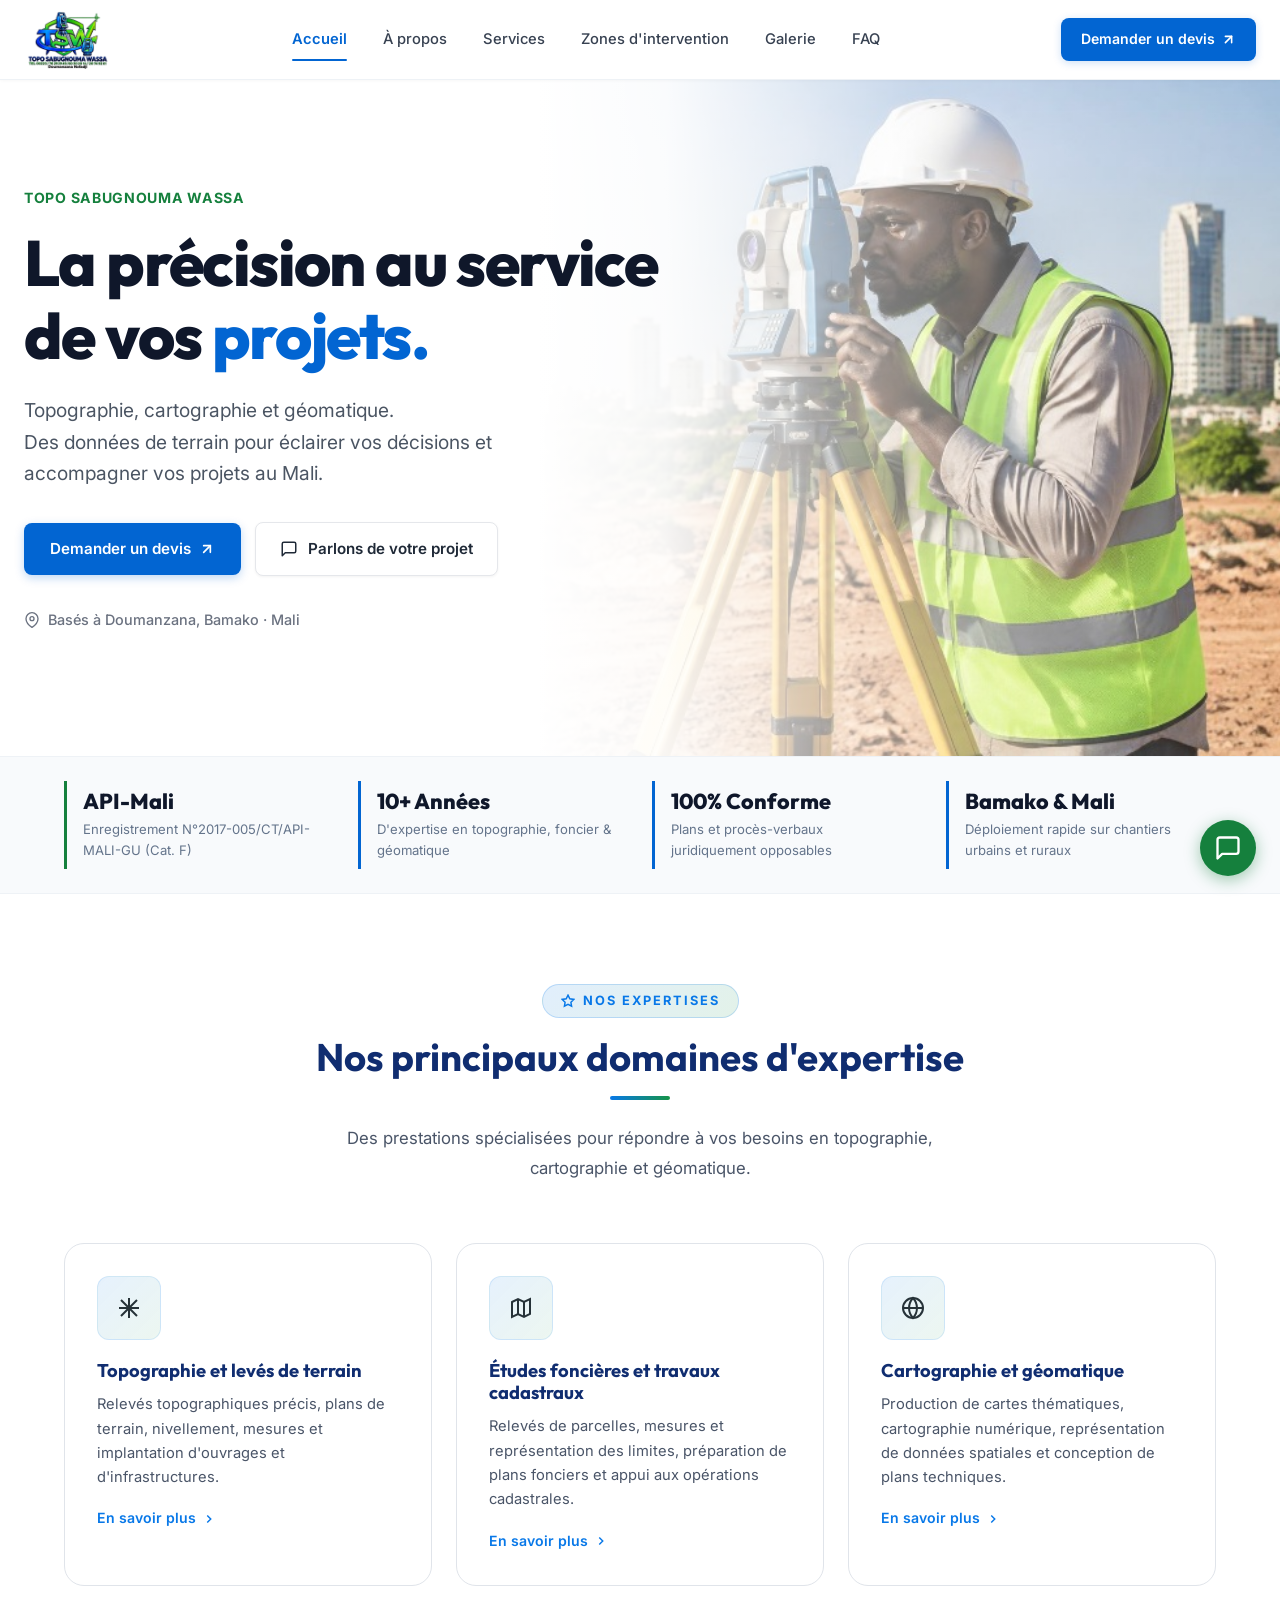
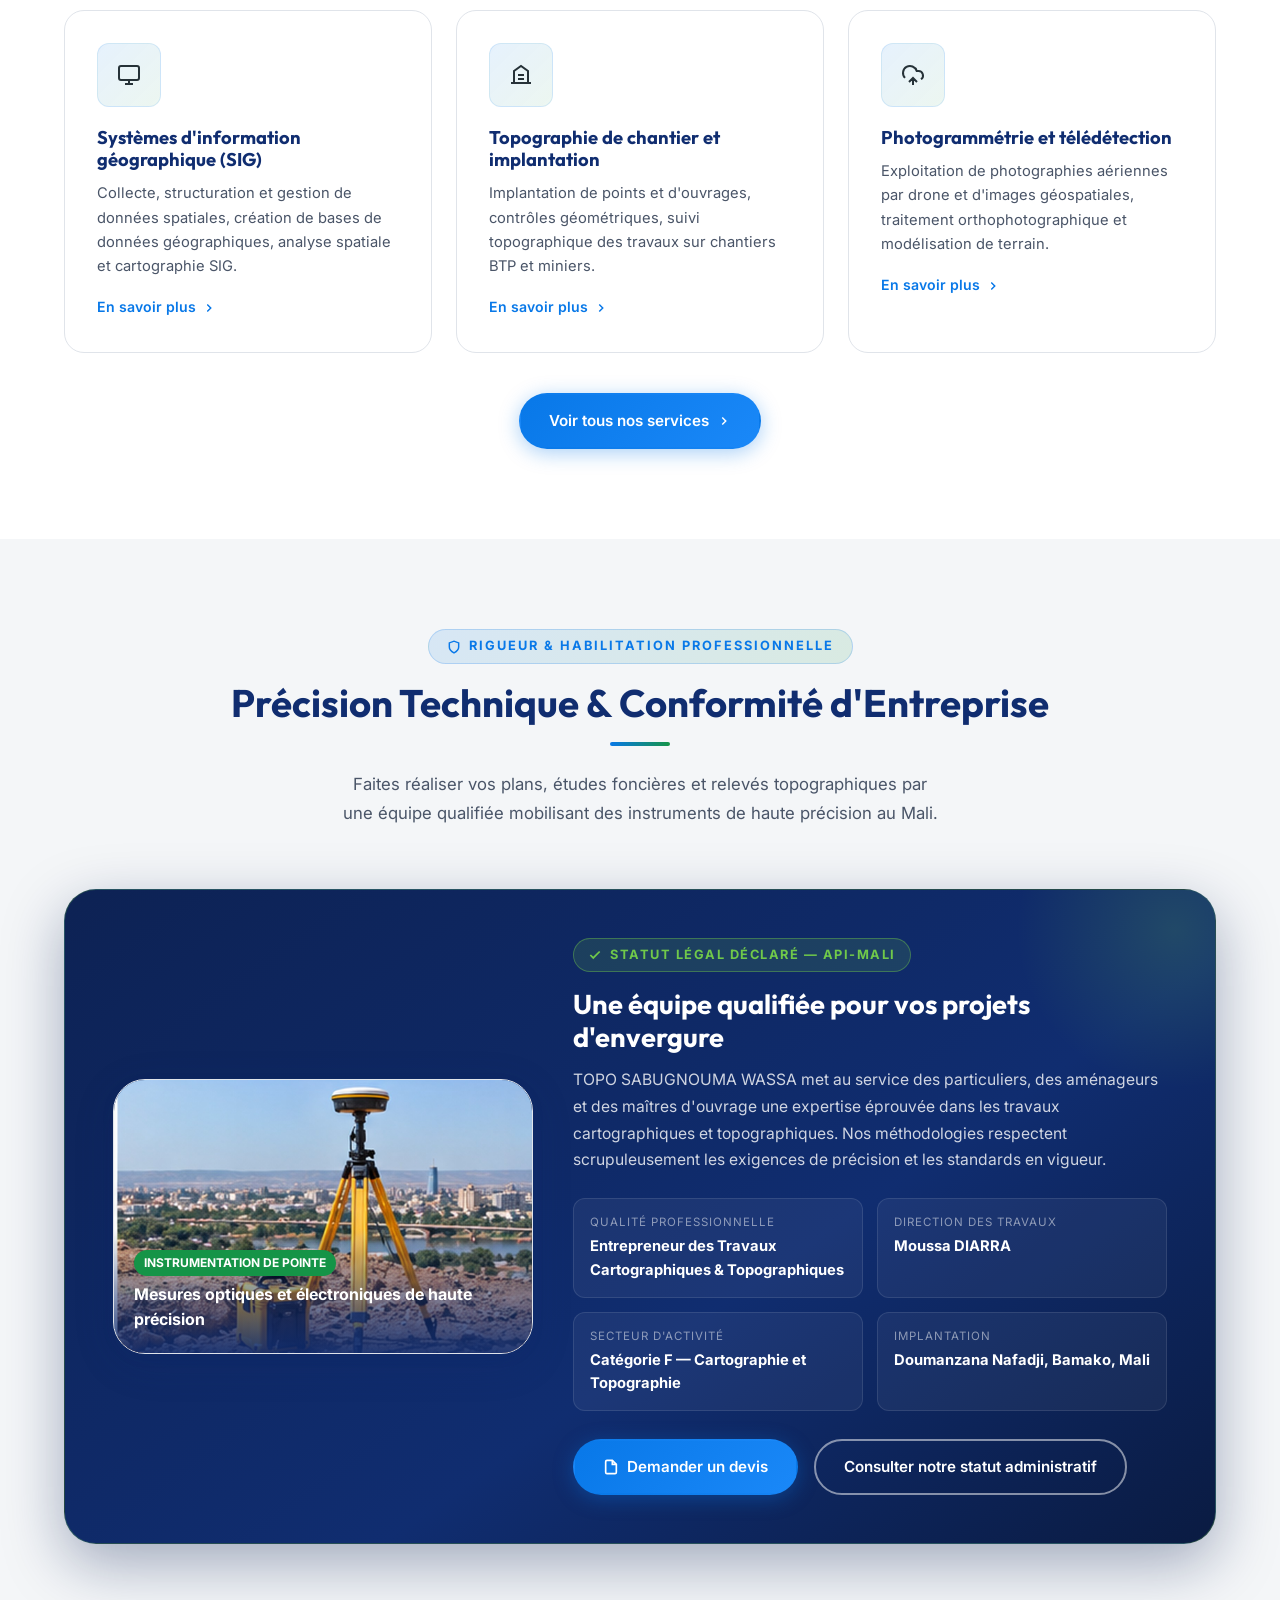
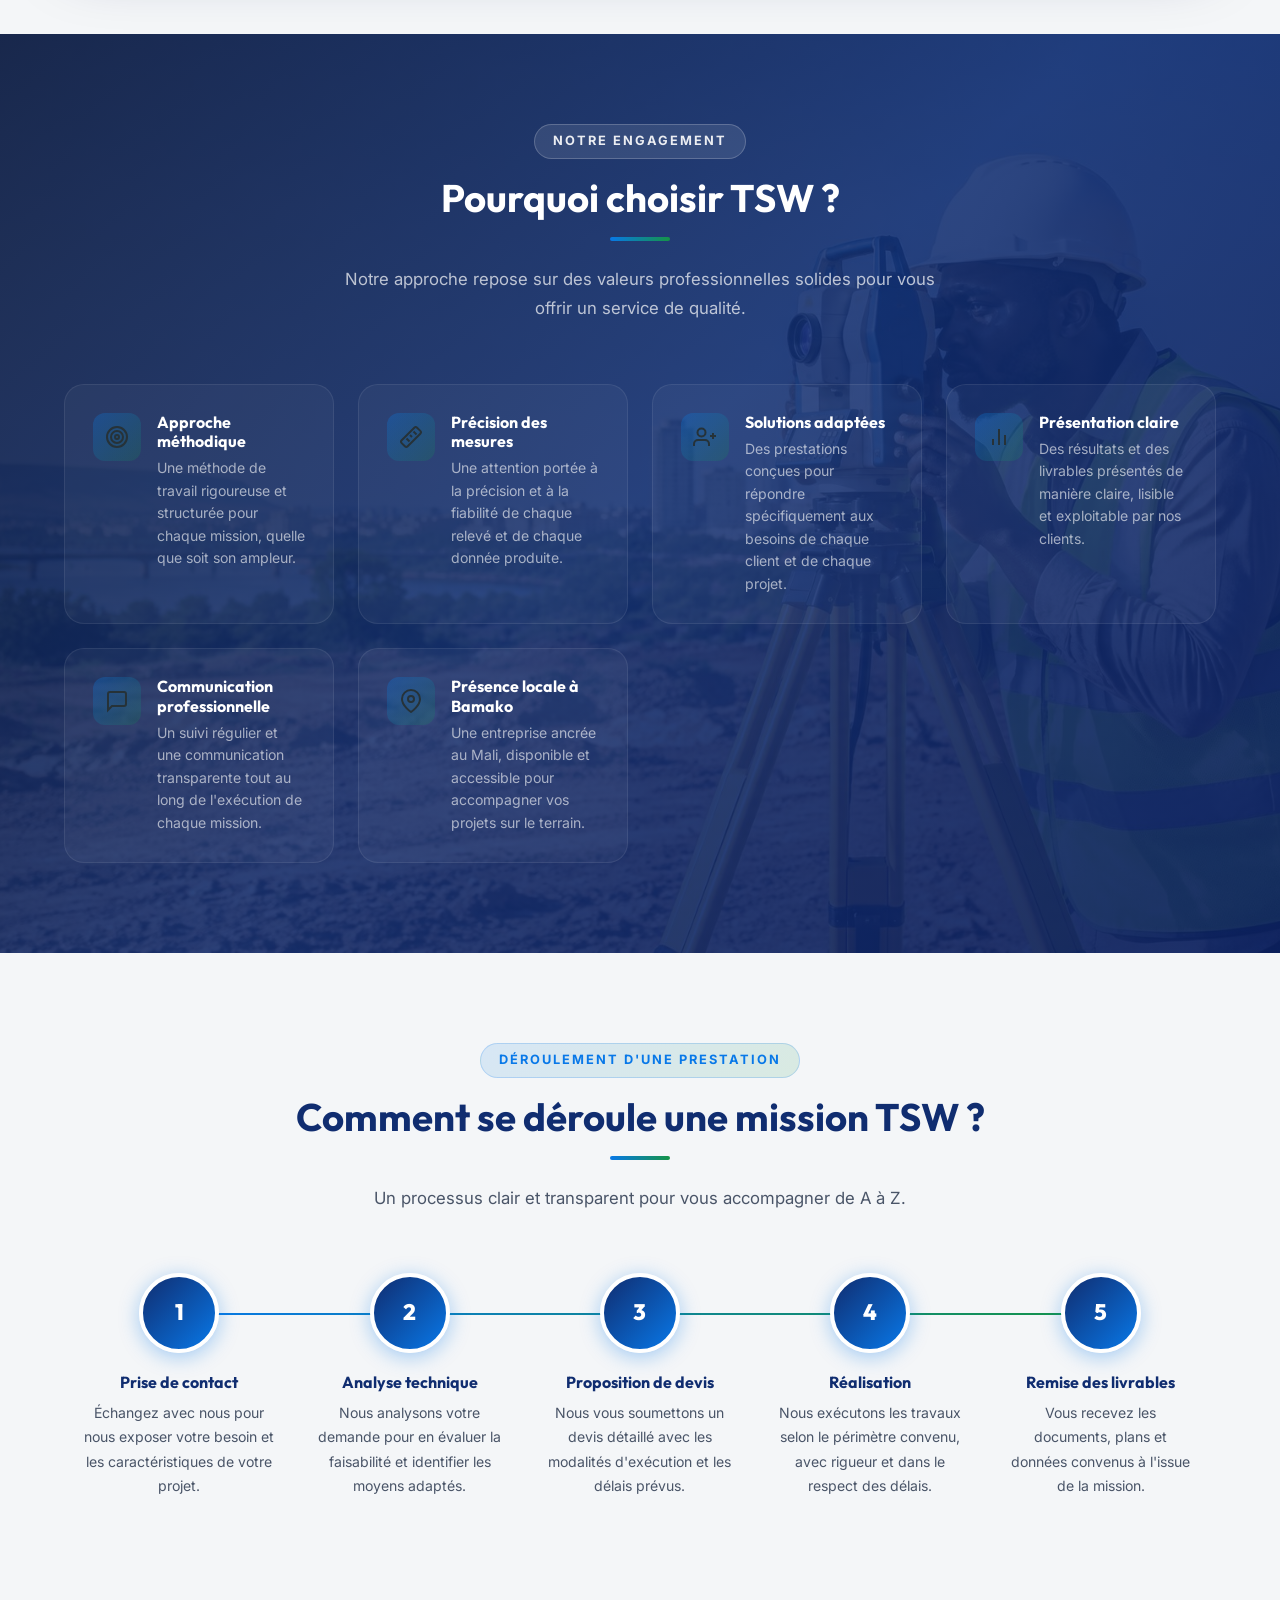
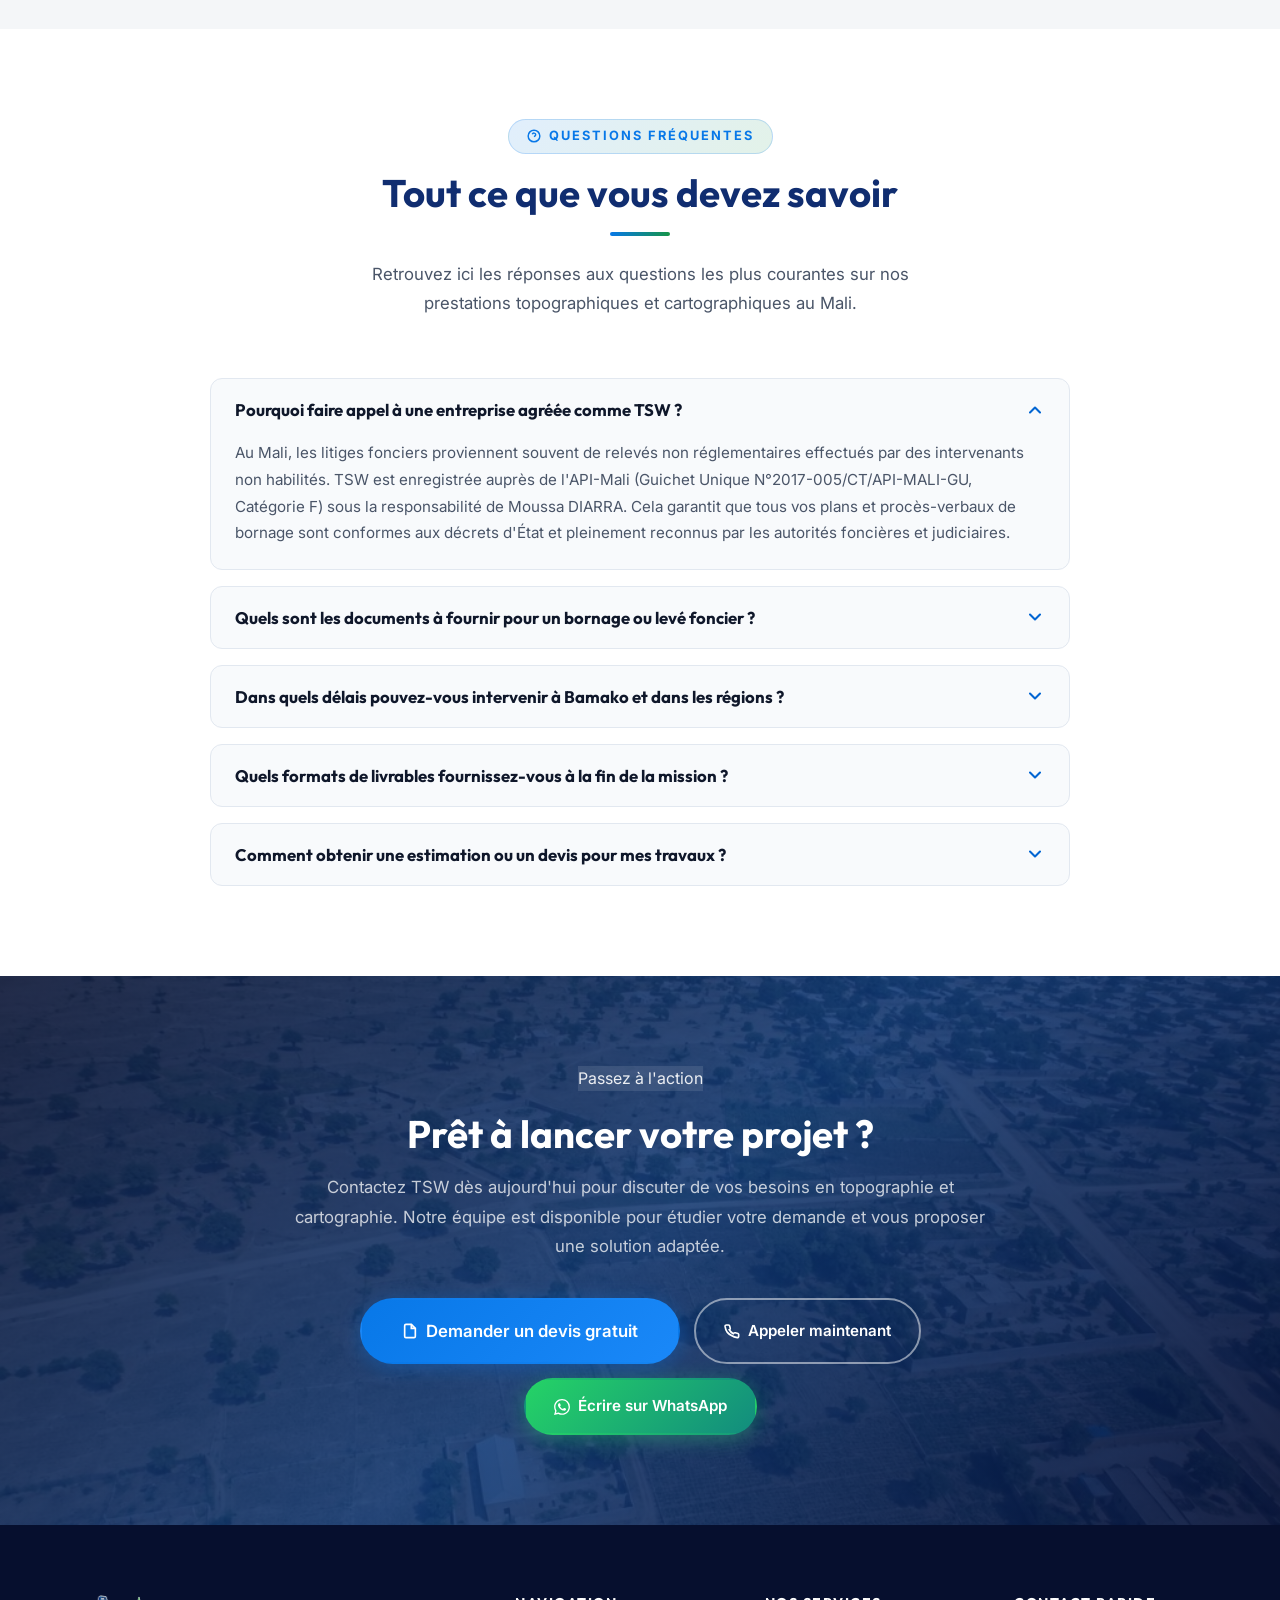
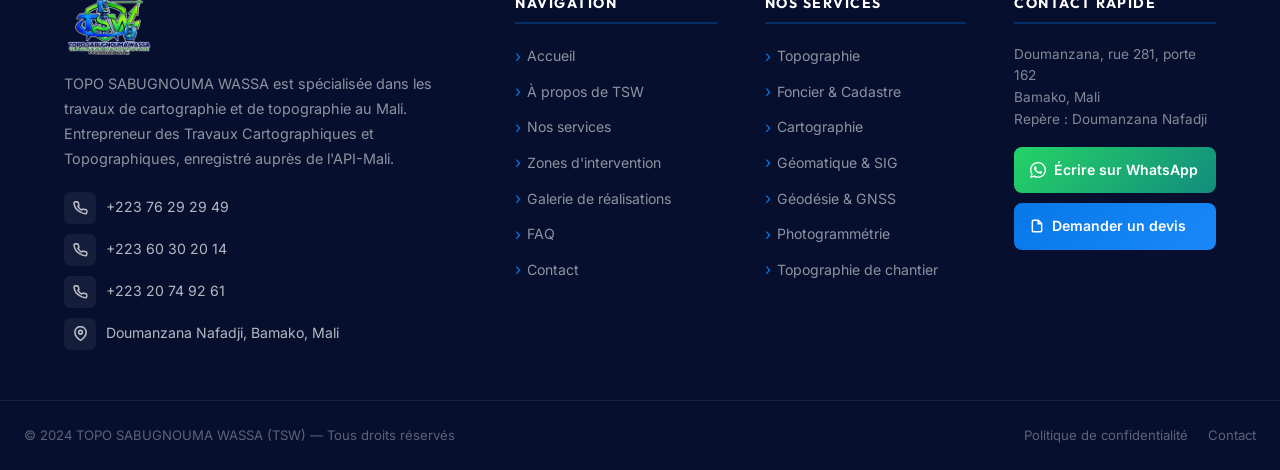
==== index.html @ a9335767 "feat: Site web officiel TOPO SABUGNOUMA WASSA (TSW) - Production ready" ====
<!DOCTYPE html>
<html lang="fr">
<head>
  <meta charset="UTF-8" />
  <meta name="viewport" content="width=device-width, initial-scale=1.0" />

  <!-- SEO -->
  <title>TOPO SABUGNOUMA WASSA (TSW) — Entreprise de Topographie et Cartographie au Mali</title>
  <meta name="description" content="TSW est votre partenaire agréé en topographie, cartographie et géomatique à Bamako, Mali. La précision au service de vos projets : levés topographiques, études foncières, SIG et cartographie." />
  <meta name="keywords" content="topographie Mali, topographe Bamako, cartographie Mali, géomatique SIG Bamako, levés topographiques Mali, études foncières Bamako, implantation chantier Mali, TSW, Moussa Diarra" />
  <meta name="author" content="TOPO SABUGNOUMA WASSA" />
  <link rel="canonical" href="https://www.tsw-topo.com/" />

  <!-- Open Graph -->
  <meta property="og:type" content="website" />
  <meta property="og:title" content="TOPO SABUGNOUMA WASSA (TSW) — Topographie & Cartographie au Mali" />
  <meta property="og:description" content="Entreprise agréée par l'API-Mali, spécialisée dans les travaux de topographie, cartographie, géomatique et SIG à Bamako, Mali." />
  <meta property="og:url" content="https://www.tsw-topo.com/" />
  <meta property="og:image" content="images/topographe-terrain-bamako.jpg" />
  <meta property="og:locale" content="fr_ML" />

  <!-- Twitter Card -->
  <meta name="twitter:card" content="summary_large_image" />
  <meta name="twitter:title" content="TSW — Topographie & Cartographie au Mali" />
  <meta name="twitter:description" content="Levés topographiques certifiés, cartographie, SIG, études foncières à Bamako, Mali." />
  <meta name="twitter:image" content="images/topographe-terrain-bamako.jpg" />

  <!-- Structured Data -->
  <script type="application/ld+json">
  {
    "@context": "https://schema.org",
    "@type": "LocalBusiness",
    "name": "TOPO SABUGNOUMA WASSA",
    "alternateName": "TSW",
    "description": "Entreprise spécialisée et agréée dans les travaux de cartographie et de topographie au Mali.",
    "url": "https://www.tsw-topo.com",
    "telephone": ["+22376292949", "+22360302014", "+22320749261"],
    "address": {
      "@type": "PostalAddress",
      "streetAddress": "Doumanzana, rue 281, porte 162",
      "addressLocality": "Bamako",
      "addressCountry": "ML"
    },
    "geo": {
      "@type": "GeoCoordinates",
      "addressCountry": "Mali"
    },
    "areaServed": "Mali",
    "serviceType": "Travaux Cartographiques et Topographiques"
  }
  </script>

  <!-- Fonts -->
  <link rel="preconnect" href="https://fonts.googleapis.com" />
  <link rel="preconnect" href="https://fonts.gstatic.com" crossorigin />
  <link href="https://fonts.googleapis.com/css2?family=Inter:wght@300;400;500;600;700;800;900&family=Outfit:wght@300;400;500;600;700;800&display=swap" rel="stylesheet" />

  <!-- Favicons -->
  <link rel="icon" type="image/x-icon" href="favicon.ico" />
  <link rel="icon" type="image/svg+xml" href="images/favicon.svg" />
  <link rel="icon" type="image/png" sizes="32x32" href="images/favicon.png" />
  <link rel="apple-touch-icon" sizes="180x180" href="images/apple-touch-icon.png" />

  <!-- CSS -->
  <link rel="stylesheet" href="css/style.css" />
</head>
<body>

<!-- ══════════════════════════════════════════════════════════
     HEADER (STYLE MODERNE & ÉPURÉ)
══════════════════════════════════════════════════════════ -->
<header class="site-header" id="siteHeader" role="banner">
  <div class="header-inner">
    <!-- Logo Officiel TSW -->
    <a href="index.html" class="logo-wrap" aria-label="TOPO SABUGNOUMA WASSA — Accueil">
      <img src="images/logo-tsw.png" alt="Logo TOPO SABUGNOUMA WASSA (TSW)" class="logo-img" width="180" height="54" />
    </a>

    <!-- Navigation principale -->
    <nav class="main-nav" role="navigation" aria-label="Navigation principale">
      <a href="index.html" class="active">Accueil</a>
      <a href="a-propos.html">À propos</a>
      <a href="services.html">Services</a>
      <a href="domaines.html">Zones d'intervention</a>
      <a href="realisations.html">Galerie</a>
      <a href="#faq">FAQ</a>
    </nav>

    <!-- CTA Header -->
    <div class="header-cta">
      <a href="contact.html" class="btn-nav-devis" id="headerDevisBtn">
        Demander un devis
        <svg width="15" height="15" viewBox="0 0 24 24" fill="none" stroke="currentColor" stroke-width="2.5" stroke-linecap="round" stroke-linejoin="round" aria-hidden="true">
          <line x1="7" y1="17" x2="17" y2="7"></line>
          <polyline points="7 7 17 7 17 17"></polyline>
        </svg>
      </a>
    </div>

    <!-- Mobile menu toggle -->
    <button class="menu-toggle" id="menuToggle" aria-label="Ouvrir le menu" aria-expanded="false" aria-controls="mobileMenu">
      <span></span><span></span><span></span>
    </button>
  </div>
</header>

<!-- Mobile Menu -->
<nav class="mobile-menu" id="mobileMenu" aria-label="Menu mobile">
  <a href="index.html" class="active">Accueil</a>
  <a href="a-propos.html">À propos de TSW</a>
  <a href="services.html">Nos services</a>
  <a href="domaines.html">Zones d'intervention</a>
  <a href="realisations.html">Galerie de projets</a>
  <a href="#faq">FAQ</a>
  <a href="contact.html">Contact & Devis</a>
  <div class="mobile-cta">
    <a href="tel:+22376292949" class="cta-call">
      <svg width="15" height="15" viewBox="0 0 24 24" fill="none" stroke="currentColor" stroke-width="2.5"><path d="M22 16.92v3a2 2 0 0 1-2.18 2 19.79 19.79 0 0 1-8.63-3.07A19.5 19.5 0 0 1 4.69 13.7 19.79 19.79 0 0 1 1.61 5.12 2 2 0 0 1 3.6 3h3a2 2 0 0 1 2 1.72 12.84 12.84 0 0 0 .7 2.81 2 2 0 0 1-.45 2.11L7.91 10.1a16 16 0 0 0 6 6l.91-.91a2 2 0 0 1 2.11-.45 12.84 12.84 0 0 0 2.81.7A2 2 0 0 1 22 17.92z"/></svg>
      Appeler
    </a>
    <a href="https://wa.me/22376292949" class="cta-wa" target="_blank" rel="noopener">
      <svg width="15" height="15" viewBox="0 0 24 24" fill="currentColor"><path d="M17.472 14.382c-.297-.149-1.758-.867-2.03-.967-.273-.099-.471-.148-.67.15-.197.297-.767.966-.94 1.164-.173.199-.347.223-.644.075-.297-.15-1.255-.463-2.39-1.475-.883-.788-1.48-1.761-1.653-2.059-.173-.297-.018-.458.13-.606.134-.133.298-.347.446-.52.149-.174.198-.298.298-.497.099-.198.05-.371-.025-.52-.075-.149-.669-1.612-.916-2.207-.242-.579-.487-.5-.669-.51-.173-.008-.371-.01-.57-.01-.198 0-.52.074-.792.372-.272.297-1.04 1.016-1.04 2.479 0 1.462 1.065 2.875 1.213 3.074.149.198 2.096 3.2 5.077 4.487.709.306 1.262.489 1.694.625.712.227 1.36.195 1.871.118.571-.085 1.758-.719 2.006-1.413.248-.694.248-1.289.173-1.413-.074-.124-.272-.198-.57-.347m-5.421 7.403h-.004a9.87 9.87 0 01-5.031-1.378l-.361-.214-3.741.982.998-3.648-.235-.374a9.86 9.86 0 01-1.51-5.26c.001-5.45 4.436-9.884 9.888-9.884 2.64 0 5.122 1.03 6.988 2.898a9.825 9.825 0 012.893 6.994c-.003 5.45-4.437 9.884-9.885 9.884m8.413-18.297A11.815 11.815 0 0012.05 0C5.495 0 .16 5.335.157 11.892c0 2.096.547 4.142 1.588 5.945L.057 24l6.305-1.654a11.882 11.882 0 005.683 1.448h.005c6.554 0 11.89-5.335 11.893-11.893a11.821 11.821 0 00-3.48-8.413z"/></svg>
      WhatsApp
    </a>
  </div>
</nav>

<!-- ══════════════════════════════════════════════════════════
     HERO SECTION (BANNIÈRE MODERNE & PANORAMIQUE)
══════════════════════════════════════════════════════════ -->
<main id="main-content">
<section class="hero" aria-label="Section principale">
  <div class="hero-inner">
    <div class="hero-content">
      <!-- Tag Kicker Vert -->
      <span class="hero-badge-green">TOPO SABUGNOUMA WASSA</span>

      <!-- Titre H1 -->
      <h1 class="hero-title">
        La précision au service<br/>
        de vos <span class="highlight-blue">projets.</span>
      </h1>

      <!-- Sous-titre descriptif -->
      <p class="hero-subtitle">
        Topographie, cartographie et géomatique.<br/>
        Des données de terrain pour éclairer vos décisions et accompagner vos projets au Mali.
      </p>

      <!-- Boutons d'action -->
      <div class="hero-actions">
        <a href="contact.html" class="btn-hero-primary" id="heroDevisBtn">
          Demander un devis
          <svg width="16" height="16" viewBox="0 0 24 24" fill="none" stroke="currentColor" stroke-width="2.5" stroke-linecap="round" stroke-linejoin="round" aria-hidden="true">
            <line x1="7" y1="17" x2="17" y2="7"></line>
            <polyline points="7 7 17 7 17 17"></polyline>
          </svg>
        </a>

        <a href="https://wa.me/22376292949" class="btn-hero-secondary" target="_blank" rel="noopener" id="heroWhatsappBtn">
          <svg width="18" height="18" viewBox="0 0 24 24" fill="none" stroke="currentColor" stroke-width="2" stroke-linecap="round" stroke-linejoin="round" aria-hidden="true">
            <path d="M21 15a2 2 0 0 1-2 2H7l-4 4V5a2 2 0 0 1 2-2h14a2 2 0 0 1 2 2z"></path>
          </svg>
          Parlons de votre projet
        </a>
      </div>

      <!-- Localisation discrète -->
      <div class="hero-location-line">
        <svg width="16" height="16" viewBox="0 0 24 24" fill="none" stroke="currentColor" stroke-width="2" stroke-linecap="round" stroke-linejoin="round" aria-hidden="true">
          <path d="M21 10c0 7-9 13-9 13s-9-6-9-13a9 9 0 0 1 18 0z"></path>
          <circle cx="12" cy="10" r="3"></circle>
        </svg>
        <span>Basés à Doumanzana, Bamako · Mali</span>
      </div>
    </div>
  </div>
</section>

<!-- ══════════════════════════════════════════════════════════
     POINTS FORTS & REASSURANCE IMMEDIATE
══════════════════════════════════════════════════════════ -->
<section class="hero-stats-strip" aria-label="Points forts et accréditations">
  <div class="container stats-strip-grid">
    <div class="stats-strip-item">
      <div class="stats-strip-num">API-Mali</div>
      <div class="stats-strip-lbl">Enregistrement N°2017-005/CT/API-MALI-GU (Cat. F)</div>
    </div>
    <div class="stats-strip-item">
      <div class="stats-strip-num">10+ Années</div>
      <div class="stats-strip-lbl">D'expertise en topographie, foncier & géomatique</div>
    </div>
    <div class="stats-strip-item">
      <div class="stats-strip-num">100% Conforme</div>
      <div class="stats-strip-lbl">Plans et procès-verbaux juridiquement opposables</div>
    </div>
    <div class="stats-strip-item">
      <div class="stats-strip-num">Bamako & Mali</div>
      <div class="stats-strip-lbl">Déploiement rapide sur chantiers urbains et ruraux</div>
    </div>
  </div>
</section>

<!-- ══════════════════════════════════════════════════════════
     SECTION — EXPERTISES
══════════════════════════════════════════════════════════ -->
<section class="section" id="expertises" aria-labelledby="expertises-title">
  <div class="container">
    <div class="section-header fade-up">
      <div class="tag">
        <svg width="14" height="14" viewBox="0 0 24 24" fill="none" stroke="currentColor" stroke-width="2.5"><polygon points="12 2 15.09 8.26 22 9.27 17 14.14 18.18 21.02 12 17.77 5.82 21.02 7 14.14 2 9.27 8.91 8.26 12 2"/></svg>
        Nos expertises
      </div>
      <h2 id="expertises-title">Nos principaux domaines d'expertise</h2>
      <div class="divider"></div>
      <p>Des prestations spécialisées pour répondre à vos besoins en topographie, cartographie et géomatique.</p>
    </div>

    <div class="services-grid">
      <article class="service-card fade-up d-1">
        <div class="card-icon-wrap" aria-hidden="true">
          <svg width="24" height="24" viewBox="0 0 24 24" fill="none" stroke="currentColor" stroke-width="2"><path d="M12 2v20M2 12h20M4 4l16 16M4 20L20 4"/></svg>
        </div>
        <h3>Topographie et levés de terrain</h3>
        <p>Relevés topographiques précis, plans de terrain, nivellement, mesures et implantation d'ouvrages et d'infrastructures.</p>
        <a href="services.html#topographie" class="card-link">
          En savoir plus
          <svg width="14" height="14" viewBox="0 0 24 24" fill="none" stroke="currentColor" stroke-width="2.5"><polyline points="9 18 15 12 9 6"/></svg>
        </a>
      </article>

      <article class="service-card fade-up d-2">
        <div class="card-icon-wrap" aria-hidden="true">
          <svg width="24" height="24" viewBox="0 0 24 24" fill="none" stroke="currentColor" stroke-width="2"><polygon points="3 6 9 3 15 6 21 3 21 18 15 21 9 18 3 21"/><line x1="9" y1="3" x2="9" y2="18"/><line x1="15" y1="6" x2="15" y2="21"/></svg>
        </div>
        <h3>Études foncières et travaux cadastraux</h3>
        <p>Relevés de parcelles, mesures et représentation des limites, préparation de plans fonciers et appui aux opérations cadastrales.</p>
        <a href="services.html#foncier" class="card-link">
          En savoir plus
          <svg width="14" height="14" viewBox="0 0 24 24" fill="none" stroke="currentColor" stroke-width="2.5"><polyline points="9 18 15 12 9 6"/></svg>
        </a>
      </article>

      <article class="service-card fade-up d-3">
        <div class="card-icon-wrap" aria-hidden="true">
          <svg width="24" height="24" viewBox="0 0 24 24" fill="none" stroke="currentColor" stroke-width="2"><circle cx="12" cy="12" r="10"/><path d="M2 12h20M12 2a15.3 15.3 0 0 1 4 10 15.3 15.3 0 0 1-4 10 15.3 15.3 0 0 1-4-10 15.3 15.3 0 0 1 4-10z"/></svg>
        </div>
        <h3>Cartographie et géomatique</h3>
        <p>Production de cartes thématiques, cartographie numérique, représentation de données spatiales et conception de plans techniques.</p>
        <a href="services.html#cartographie" class="card-link">
          En savoir plus
          <svg width="14" height="14" viewBox="0 0 24 24" fill="none" stroke="currentColor" stroke-width="2.5"><polyline points="9 18 15 12 9 6"/></svg>
        </a>
      </article>

      <article class="service-card fade-up d-4">
        <div class="card-icon-wrap" aria-hidden="true">
          <svg width="24" height="24" viewBox="0 0 24 24" fill="none" stroke="currentColor" stroke-width="2"><rect x="2" y="3" width="20" height="14" rx="2" ry="2"/><line x1="8" y1="21" x2="16" y2="21"/><line x1="12" y1="17" x2="12" y2="21"/></svg>
        </div>
        <h3>Systèmes d'information géographique (SIG)</h3>
        <p>Collecte, structuration et gestion de données spatiales, création de bases de données géographiques, analyse spatiale et cartographie SIG.</p>
        <a href="services.html#sig" class="card-link">
          En savoir plus
          <svg width="14" height="14" viewBox="0 0 24 24" fill="none" stroke="currentColor" stroke-width="2.5"><polyline points="9 18 15 12 9 6"/></svg>
        </a>
      </article>

      <article class="service-card fade-up d-5">
        <div class="card-icon-wrap" aria-hidden="true">
          <svg width="24" height="24" viewBox="0 0 24 24" fill="none" stroke="currentColor" stroke-width="2"><path d="M2 20h20M5 20V8l7-5 7 5v12M9 12h6M9 16h6"/></svg>
        </div>
        <h3>Topographie de chantier et implantation</h3>
        <p>Implantation de points et d'ouvrages, contrôles géométriques, suivi topographique des travaux sur chantiers BTP et miniers.</p>
        <a href="services.html#chantier" class="card-link">
          En savoir plus
          <svg width="14" height="14" viewBox="0 0 24 24" fill="none" stroke="currentColor" stroke-width="2.5"><polyline points="9 18 15 12 9 6"/></svg>
        </a>
      </article>

      <article class="service-card fade-up d-6">
        <div class="card-icon-wrap" aria-hidden="true">
          <svg width="24" height="24" viewBox="0 0 24 24" fill="none" stroke="currentColor" stroke-width="2"><path d="M4 14.899A7 7 0 1 1 15.71 8h1.79a4.5 4.5 0 0 1 2.5 8.242M8 19l4-4 4 4M12 15v7"/></svg>
        </div>
        <h3>Photogrammétrie et télédétection</h3>
        <p>Exploitation de photographies aériennes par drone et d'images géospatiales, traitement orthophotographique et modélisation de terrain.</p>
        <a href="services.html#photo" class="card-link">
          En savoir plus
          <svg width="14" height="14" viewBox="0 0 24 24" fill="none" stroke="currentColor" stroke-width="2.5"><polyline points="9 18 15 12 9 6"/></svg>
        </a>
      </article>
    </div>

    <div style="text-align:center; margin-top:40px;" class="fade-up">
      <a href="services.html" class="btn btn-primary">
        Voir tous nos services
        <svg width="14" height="14" viewBox="0 0 24 24" fill="none" stroke="currentColor" stroke-width="2.5"><polyline points="9 18 15 12 9 6"/></svg>
      </a>
    </div>
  </div>
</section>

<!-- ══════════════════════════════════════════════════════════
     SECTION — ENGAGEMENT & RIGUEUR TECHNIQUE
══════════════════════════════════════════════════════════ -->
<section class="section section--gray" id="engagement" aria-labelledby="engagement-title">
  <div class="container">
    <div class="section-header fade-up">
      <div class="tag">
        <svg width="14" height="14" viewBox="0 0 24 24" fill="none" stroke="currentColor" stroke-width="2.5"><path d="M12 22s8-4 8-10V5l-8-3-8 3v7c0 6 8 10 8 10z"/></svg>
        Rigueur & Habilitation Professionnelle
      </div>
      <h2 id="engagement-title">Précision Technique & Conformité d'Entreprise</h2>
      <div class="divider"></div>
      <p>Faites réaliser vos plans, études foncières et relevés topographiques par une équipe qualifiée mobilisant des instruments de haute précision au Mali.</p>
    </div>

    <div class="agrement-showcase fade-up">
      <div class="agrement-grid">
        <!-- Visual: Professional Instrument Photo (01 / 12) -->
        <div style="border-radius: var(--radius-xl); overflow: hidden; box-shadow: var(--shadow-lg); border: 1px solid var(--gray-mid); position: relative; max-height: 440px;">
          <img src="images/12_station_totale_geodesie.jpg" alt="Instruments topographiques de précision — Station totale et mesure géodésique TSW" style="width: 100%; height: 100%; object-fit: cover; display: block;" loading="lazy" />
          <div style="position: absolute; bottom: 0; inset-inline: 0; background: linear-gradient(180deg, transparent 0%, rgba(16,45,112,0.92) 100%); padding: 20px; color: white;">
            <span style="display: inline-block; background: var(--green-pro); color: white; font-size: 0.75rem; font-weight: 700; padding: 3px 10px; border-radius: 999px; text-transform: uppercase; margin-bottom: 6px;">Instrumentation de pointe</span>
            <div style="font-size: 1rem; font-weight: 700;">Mesures optiques et électroniques de haute précision</div>
          </div>
        </div>

        <!-- Details -->
        <div class="agrement-info">
          <div class="agrement-badge-verified">
            <svg width="14" height="14" viewBox="0 0 24 24" fill="none" stroke="currentColor" stroke-width="3"><polyline points="20 6 9 17 4 12"/></svg>
            Statut Légal Déclaré — API-MALI
          </div>
          <h3>Une équipe qualifiée pour vos projets d'envergure</h3>
          <p>TOPO SABUGNOUMA WASSA met au service des particuliers, des aménageurs et des maîtres d'ouvrage une expertise éprouvée dans les travaux cartographiques et topographiques. Nos méthodologies respectent scrupuleusement les exigences de précision et les standards en vigueur.</p>

          <div class="agrement-legal-list">
            <div class="agrement-legal-item">
              <div class="agrement-legal-label">Qualité professionnelle</div>
              <div class="agrement-legal-val">Entrepreneur des Travaux Cartographiques & Topographiques</div>
            </div>
            <div class="agrement-legal-item">
              <div class="agrement-legal-label">Direction des travaux</div>
              <div class="agrement-legal-val">Moussa DIARRA</div>
            </div>
            <div class="agrement-legal-item">
              <div class="agrement-legal-label">Secteur d'activité</div>
              <div class="agrement-legal-val">Catégorie F — Cartographie et Topographie</div>
            </div>
            <div class="agrement-legal-item">
              <div class="agrement-legal-label">Implantation</div>
              <div class="agrement-legal-val">Doumanzana Nafadji, Bamako, Mali</div>
            </div>
          </div>

          <div class="agrement-cta-row">
            <a href="contact.html" class="btn btn-primary">
              <svg width="16" height="16" viewBox="0 0 24 24" fill="none" stroke="currentColor" stroke-width="2.5"><path d="M14 2H6a2 2 0 0 0-2 2v16a2 2 0 0 0 2 2h12a2 2 0 0 0 2-2V8z"/><polyline points="14 2 14 8 20 8"/></svg>
              Demander un devis
            </a>
            <a href="a-propos.html#agrement-section" class="btn btn-outline">
              Consulter notre statut administratif
            </a>
          </div>
        </div>
      </div>
    </div>
  </div>
</section>

<!-- ══════════════════════════════════════════════════════════
     SECTION — POURQUOI CHOISIR TSW
══════════════════════════════════════════════════════════ -->
<section class="section section--gradient" aria-labelledby="why-title">
  <div class="container">
    <div class="section-header fade-up">
      <div class="tag" style="background:rgba(255,255,255,0.1); color:rgba(255,255,255,0.9); border-color:rgba(255,255,255,0.2);">
        Notre engagement
      </div>
      <h2 id="why-title" style="color:var(--white);">Pourquoi choisir TSW ?</h2>
      <div class="divider"></div>
      <p style="color:rgba(255,255,255,0.7);">Notre approche repose sur des valeurs professionnelles solides pour vous offrir un service de qualité.</p>
    </div>

    <div class="features-grid">
      <div class="feature-item fade-up d-1">
        <div class="feature-icon">
          <svg width="24" height="24" viewBox="0 0 24 24" fill="none" stroke="currentColor" stroke-width="2"><circle cx="12" cy="12" r="10"/><circle cx="12" cy="12" r="6"/><circle cx="12" cy="12" r="2"/></svg>
        </div>
        <div class="feature-content">
          <h4>Approche méthodique</h4>
          <p>Une méthode de travail rigoureuse et structurée pour chaque mission, quelle que soit son ampleur.</p>
        </div>
      </div>
      <div class="feature-item fade-up d-2">
        <div class="feature-icon">
          <svg width="24" height="24" viewBox="0 0 24 24" fill="none" stroke="currentColor" stroke-width="2"><path d="M21.3 8.7 8.7 21.3a2 2 0 0 1-2.8 0L2.7 18.1a2 2 0 0 1 0-2.8L15.3 2.7a2 2 0 0 1 2.8 0l3.2 3.2a2 2 0 0 1 0 2.8z"/><line x1="14.5" y1="6.5" x2="17.5" y2="9.5"/><line x1="11" y1="10" x2="13" y2="12"/><line x1="7.5" y1="13.5" x2="10.5" y2="16.5"/></svg>
        </div>
        <div class="feature-content">
          <h4>Précision des mesures</h4>
          <p>Une attention portée à la précision et à la fiabilité de chaque relevé et de chaque donnée produite.</p>
        </div>
      </div>
      <div class="feature-item fade-up d-3">
        <div class="feature-icon">
          <svg width="24" height="24" viewBox="0 0 24 24" fill="none" stroke="currentColor" stroke-width="2"><path d="M16 21v-2a4 4 0 0 0-4-4H5a4 4 0 0 0-4 4v2"/><circle cx="8.5" cy="7.5" r="4"/><path d="M20 8v6M23 11h-6"/></svg>
        </div>
        <div class="feature-content">
          <h4>Solutions adaptées</h4>
          <p>Des prestations conçues pour répondre spécifiquement aux besoins de chaque client et de chaque projet.</p>
        </div>
      </div>
      <div class="feature-item fade-up d-4">
        <div class="feature-icon">
          <svg width="24" height="24" viewBox="0 0 24 24" fill="none" stroke="currentColor" stroke-width="2"><line x1="18" y1="20" x2="18" y2="10"/><line x1="12" y1="20" x2="12" y2="4"/><line x1="6" y1="20" x2="6" y2="14"/></svg>
        </div>
        <div class="feature-content">
          <h4>Présentation claire</h4>
          <p>Des résultats et des livrables présentés de manière claire, lisible et exploitable par nos clients.</p>
        </div>
      </div>
      <div class="feature-item fade-up d-5">
        <div class="feature-icon">
          <svg width="24" height="24" viewBox="0 0 24 24" fill="none" stroke="currentColor" stroke-width="2"><path d="M21 15a2 2 0 0 1-2 2H7l-4 4V5a2 2 0 0 1 2-2h14a2 2 0 0 1 2 2z"/></svg>
        </div>
        <div class="feature-content">
          <h4>Communication professionnelle</h4>
          <p>Un suivi régulier et une communication transparente tout au long de l'exécution de chaque mission.</p>
        </div>
      </div>
      <div class="feature-item fade-up d-6">
        <div class="feature-icon">
          <svg width="24" height="24" viewBox="0 0 24 24" fill="none" stroke="currentColor" stroke-width="2"><path d="M21 10c0 7-9 13-9 13s-9-6-9-13a9 9 0 0 1 18 0z"/><circle cx="12" cy="10" r="3"/></svg>
        </div>
        <div class="feature-content">
          <h4>Présence locale à Bamako</h4>
          <p>Une entreprise ancrée au Mali, disponible et accessible pour accompagner vos projets sur le terrain.</p>
        </div>
      </div>
    </div>
  </div>
</section>

<!-- ══════════════════════════════════════════════════════════
     SECTION — PROCESSUS
══════════════════════════════════════════════════════════ -->
<section class="section section--gray" aria-labelledby="process-title">
  <div class="container">
    <div class="section-header fade-up">
      <div class="tag">Déroulement d'une prestation</div>
      <h2 id="process-title">Comment se déroule une mission TSW ?</h2>
      <div class="divider"></div>
      <p>Un processus clair et transparent pour vous accompagner de A à Z.</p>
    </div>

    <div class="process-steps">
      <div class="step-item fade-up d-1">
        <div class="step-number"><span class="step-num-text">1</span></div>
        <h4>Prise de contact</h4>
        <p>Échangez avec nous pour nous exposer votre besoin et les caractéristiques de votre projet.</p>
      </div>
      <div class="step-item fade-up d-2">
        <div class="step-number"><span class="step-num-text">2</span></div>
        <h4>Analyse technique</h4>
        <p>Nous analysons votre demande pour en évaluer la faisabilité et identifier les moyens adaptés.</p>
      </div>
      <div class="step-item fade-up d-3">
        <div class="step-number"><span class="step-num-text">3</span></div>
        <h4>Proposition de devis</h4>
        <p>Nous vous soumettons un devis détaillé avec les modalités d'exécution et les délais prévus.</p>
      </div>
      <div class="step-item fade-up d-4">
        <div class="step-number"><span class="step-num-text">4</span></div>
        <h4>Réalisation</h4>
        <p>Nous exécutons les travaux selon le périmètre convenu, avec rigueur et dans le respect des délais.</p>
      </div>
      <div class="step-item fade-up d-5">
        <div class="step-number"><span class="step-num-text">5</span></div>
        <h4>Remise des livrables</h4>
        <p>Vous recevez les documents, plans et données convenus à l'issue de la mission.</p>
      </div>
    </div>
  </div>
</section>

<!-- ══════════════════════════════════════════════════════════
     SECTION — FOIRE AUX QUESTIONS (FAQ)
══════════════════════════════════════════════════════════ -->
<section class="section faq-section" id="faq" aria-labelledby="faq-title">
  <div class="container">
    <div class="section-header fade-up">
      <div class="tag">
        <svg width="14" height="14" viewBox="0 0 24 24" fill="none" stroke="currentColor" stroke-width="2.5"><circle cx="12" cy="12" r="10"></circle><path d="M9.09 9a3 3 0 0 1 5.83 1c0 2-3 3-3 3"></path><line x1="12" y1="17" x2="12.01" y2="17"></line></svg>
        Questions fréquentes
      </div>
      <h2 id="faq-title">Tout ce que vous devez savoir</h2>
      <div class="divider"></div>
      <p>Retrouvez ici les réponses aux questions les plus courantes sur nos prestations topographiques et cartographiques au Mali.</p>
    </div>

    <div class="faq-grid fade-up">
      <div class="faq-item active">
        <button class="faq-question" type="button" aria-expanded="true">
          <span>Pourquoi faire appel à une entreprise agréée comme TSW ?</span>
          <svg class="faq-icon-arrow" viewBox="0 0 24 24" fill="none" stroke-width="2.5" stroke-linecap="round" stroke-linejoin="round"><polyline points="6 9 12 15 18 9"></polyline></svg>
        </button>
        <div class="faq-answer">
          <p>Au Mali, les litiges fonciers proviennent souvent de relevés non réglementaires effectués par des intervenants non habilités. TSW est enregistrée auprès de l'API-Mali (Guichet Unique N°2017-005/CT/API-MALI-GU, Catégorie F) sous la responsabilité de Moussa DIARRA. Cela garantit que tous vos plans et procès-verbaux de bornage sont conformes aux décrets d'État et pleinement reconnus par les autorités foncières et judiciaires.</p>
        </div>
      </div>

      <div class="faq-item">
        <button class="faq-question" type="button" aria-expanded="false">
          <span>Quels sont les documents à fournir pour un bornage ou levé foncier ?</span>
          <svg class="faq-icon-arrow" viewBox="0 0 24 24" fill="none" stroke-width="2.5" stroke-linecap="round" stroke-linejoin="round"><polyline points="6 9 12 15 18 9"></polyline></svg>
        </button>
        <div class="faq-answer">
          <p>Pour un terrain ou une parcelle, il est recommandé de fournir votre titre de propriété (titre foncier, concession urbaine ou rurale, lettre d'attribution, acte de vente) ainsi que tout plan ou schéma préexistant. Notre équipe se charge ensuite de vérifier les limites réelles sur le terrain à l'aide de nos stations totales et récepteurs GNSS de précision.</p>
        </div>
      </div>

      <div class="faq-item">
        <button class="faq-question" type="button" aria-expanded="false">
          <span>Dans quels délais pouvez-vous intervenir à Bamako et dans les régions ?</span>
          <svg class="faq-icon-arrow" viewBox="0 0 24 24" fill="none" stroke="currentColor" stroke-width="2.5" stroke-linecap="round" stroke-linejoin="round"><polyline points="6 9 12 15 18 9"></polyline></svg>
        </button>
        <div class="faq-answer">
          <p>Pour le district de Bamako et les zones environnantes (Koulikoro, Kati, Baguinéda, Sanankoroba), nous pouvons nous mobiliser sous 24 à 48 heures ouvrées après validation du devis. Pour les missions en région (Sikasso, Ségou, Kayes, Mopti), la planification s'effectue en fonction de la logistique du projet.</p>
        </div>
      </div>

      <div class="faq-item">
        <button class="faq-question" type="button" aria-expanded="false">
          <span>Quels formats de livrables fournissez-vous à la fin de la mission ?</span>
          <svg class="faq-icon-arrow" viewBox="0 0 24 24" fill="none" stroke="currentColor" stroke-width="2.5" stroke-linecap="round" stroke-linejoin="round"><polyline points="6 9 12 15 18 9"></polyline></svg>
        </button>
        <div class="faq-answer">
          <p>Nous remettons des livrables exploitables selon vos besoins : plans papier et PDF grand format signés et cachetés, fichiers CAO/DAO (AutoCAD DWG, DXF), fichiers SIG (Shapefile, GeoPackage, KML/KMZ pour Google Earth) et modèles numériques de terrain (MNT/MNS) haute définition.</p>
        </div>
      </div>

      <div class="faq-item">
        <button class="faq-question" type="button" aria-expanded="false">
          <span>Comment obtenir une estimation ou un devis pour mes travaux ?</span>
          <svg class="faq-icon-arrow" viewBox="0 0 24 24" fill="none" stroke="currentColor" stroke-width="2.5" stroke-linecap="round" stroke-linejoin="round"><polyline points="6 9 12 15 18 9"></polyline></svg>
        </button>
        <div class="faq-answer">
          <p>Vous pouvez nous contacter directement par WhatsApp (+223 76 29 29 49), par téléphone (+223 60 30 20 14 / +223 20 74 92 61) ou via le formulaire de devis en ligne sur ce site. Les estimations sont gratuites et sans engagement.</p>
        </div>
      </div>
    </div>
  </div>
</section>

<!-- ══════════════════════════════════════════════════════════
     SECTION — CTA FINAL
══════════════════════════════════════════════════════════ -->
<section class="section cta-section" aria-labelledby="cta-title">
  <div class="container">
    <div class="cta-inner fade-up">
      <div class="tag" style="background:rgba(255,255,255,0.1); color:rgba(255,255,255,0.9); border-color:rgba(255,255,255,0.2); margin-bottom:20px; display:inline-flex;">
        Passez à l'action
      </div>
      <h2 id="cta-title">Prêt à lancer votre projet ?</h2>
      <p>Contactez TSW dès aujourd'hui pour discuter de vos besoins en topographie et cartographie. Notre équipe est disponible pour étudier votre demande et vous proposer une solution adaptée.</p>
      <div class="cta-actions">
        <a href="contact.html" class="btn btn-primary btn-lg" id="ctaDevisBtn">
          <svg width="16" height="16" viewBox="0 0 24 24" fill="none" stroke="currentColor" stroke-width="2.5"><path d="M14 2H6a2 2 0 0 0-2 2v16a2 2 0 0 0 2 2h12a2 2 0 0 0 2-2V8z"/><polyline points="14 2 14 8 20 8"/></svg>
          Demander un devis gratuit
        </a>
        <a href="tel:+22376292949" class="btn btn-outline" id="ctaCallBtn">
          <svg width="16" height="16" viewBox="0 0 24 24" fill="none" stroke="currentColor" stroke-width="2.5"><path d="M22 16.92v3a2 2 0 0 1-2.18 2 19.79 19.79 0 0 1-8.63-3.07A19.5 19.5 0 0 1 4.69 13.7 19.79 19.79 0 0 1 1.61 5.12 2 2 0 0 1 3.6 3h3a2 2 0 0 1 2 1.72 12.84 12.84 0 0 0 .7 2.81 2 2 0 0 1-.45 2.11L7.91 10.1a16 16 0 0 0 6 6l.91-.91a2 2 0 0 1 2.11-.45 12.84 12.84 0 0 0 2.81.7A2 2 0 0 1 22 17.92z"/></svg>
          Appeler maintenant
        </a>
        <a href="https://wa.me/22376292949" class="btn btn-whatsapp" target="_blank" rel="noopener" id="ctaWaBtn">
          <svg width="16" height="16" viewBox="0 0 24 24" fill="currentColor"><path d="M17.472 14.382c-.297-.149-1.758-.867-2.03-.967-.273-.099-.471-.148-.67.15-.197.297-.767.966-.94 1.164-.173.199-.347.223-.644.075-.297-.15-1.255-.463-2.39-1.475-.883-.788-1.48-1.761-1.653-2.059-.173-.297-.018-.458.13-.606.134-.133.298-.347.446-.52.149-.174.198-.298.298-.497.099-.198.05-.371-.025-.52-.075-.149-.669-1.612-.916-2.207-.242-.579-.487-.5-.669-.51-.173-.008-.371-.01-.57-.01-.198 0-.52.074-.792.372-.272.297-1.04 1.016-1.04 2.479 0 1.462 1.065 2.875 1.213 3.074.149.198 2.096 3.2 5.077 4.487.709.306 1.262.489 1.694.625.712.227 1.36.195 1.871.118.571-.085 1.758-.719 2.006-1.413.248-.694.248-1.289.173-1.413-.074-.124-.272-.198-.57-.347m-5.421 7.403h-.004a9.87 9.87 0 01-5.031-1.378l-.361-.214-3.741.982.998-3.648-.235-.374a9.86 9.86 0 01-1.51-5.26c.001-5.45 4.436-9.884 9.888-9.884 2.64 0 5.122 1.03 6.988 2.898a9.825 9.825 0 012.893 6.994c-.003 5.45-4.437 9.884-9.885 9.884m8.413-18.297A11.815 11.815 0 0012.05 0C5.495 0 .16 5.335.157 11.892c0 2.096.547 4.142 1.588 5.945L.057 24l6.305-1.654a11.882 11.882 0 005.683 1.448h.005c6.554 0 11.89-5.335 11.893-11.893a11.821 11.821 0 00-3.48-8.413z"/></svg>
          Écrire sur WhatsApp
        </a>
      </div>
    </div>
  </div>
</section>
</main>

<!-- ══════════════════════════════════════════════════════════
     FOOTER
══════════════════════════════════════════════════════════ -->
<footer class="site-footer" role="contentinfo">
  <div class="container">
    <div class="footer-grid">
      <!-- Brand -->
      <div class="footer-brand">
        <img src="images/logo-tsw.png" alt="Logo TSW" class="footer-logo" />
        <p class="footer-desc">TOPO SABUGNOUMA WASSA est spécialisée dans les travaux de cartographie et de topographie au Mali. Entrepreneur des Travaux Cartographiques et Topographiques, enregistré auprès de l'API-Mali.</p>
        <div class="footer-contacts">
          <a href="tel:+22376292949" class="footer-contact-item">
            <span class="icon">
              <svg width="15" height="15" viewBox="0 0 24 24" fill="none" stroke="currentColor" stroke-width="2.5"><path d="M22 16.92v3a2 2 0 0 1-2.18 2 19.79 19.79 0 0 1-8.63-3.07A19.5 19.5 0 0 1 4.69 13.7 19.79 19.79 0 0 1 1.61 5.12 2 2 0 0 1 3.6 3h3a2 2 0 0 1 2 1.72 12.84 12.84 0 0 0 .7 2.81 2 2 0 0 1-.45 2.11L7.91 10.1a16 16 0 0 0 6 6l.91-.91a2 2 0 0 1 2.11-.45 12.84 12.84 0 0 0 2.81.7A2 2 0 0 1 22 17.92z"/></svg>
            </span>
            +223 76 29 29 49
          </a>
          <a href="tel:+22360302014" class="footer-contact-item">
            <span class="icon">
              <svg width="15" height="15" viewBox="0 0 24 24" fill="none" stroke="currentColor" stroke-width="2.5"><path d="M22 16.92v3a2 2 0 0 1-2.18 2 19.79 19.79 0 0 1-8.63-3.07A19.5 19.5 0 0 1 4.69 13.7 19.79 19.79 0 0 1 1.61 5.12 2 2 0 0 1 3.6 3h3a2 2 0 0 1 2 1.72 12.84 12.84 0 0 0 .7 2.81 2 2 0 0 1-.45 2.11L7.91 10.1a16 16 0 0 0 6 6l.91-.91a2 2 0 0 1 2.11-.45 12.84 12.84 0 0 0 2.81.7A2 2 0 0 1 22 17.92z"/></svg>
            </span>
            +223 60 30 20 14
          </a>
          <a href="tel:+22320749261" class="footer-contact-item">
            <span class="icon">
              <svg width="15" height="15" viewBox="0 0 24 24" fill="none" stroke="currentColor" stroke-width="2.5"><path d="M22 16.92v3a2 2 0 0 1-2.18 2 19.79 19.79 0 0 1-8.63-3.07A19.5 19.5 0 0 1 4.69 13.7 19.79 19.79 0 0 1 1.61 5.12 2 2 0 0 1 3.6 3h3a2 2 0 0 1 2 1.72 12.84 12.84 0 0 0 .7 2.81 2 2 0 0 1-.45 2.11L7.91 10.1a16 16 0 0 0 6 6l.91-.91a2 2 0 0 1 2.11-.45 12.84 12.84 0 0 0 2.81.7A2 2 0 0 1 22 17.92z"/></svg>
            </span>
            +223 20 74 92 61
          </a>
          <div class="footer-contact-item">
            <span class="icon">
              <svg width="15" height="15" viewBox="0 0 24 24" fill="none" stroke="currentColor" stroke-width="2.5"><path d="M21 10c0 7-9 13-9 13s-9-6-9-13a9 9 0 0 1 18 0z"/><circle cx="12" cy="10" r="3"/></svg>
            </span>
            Doumanzana Nafadji, Bamako, Mali
          </div>
        </div>
      </div>

      <!-- Navigation -->
      <div class="footer-col">
        <h5>Navigation</h5>
        <ul class="footer-links">
          <li><a href="index.html">Accueil</a></li>
          <li><a href="a-propos.html">À propos de TSW</a></li>
          <li><a href="services.html">Nos services</a></li>
          <li><a href="domaines.html">Zones d'intervention</a></li>
          <li><a href="realisations.html">Galerie de réalisations</a></li>
          <li><a href="#faq">FAQ</a></li>
          <li><a href="contact.html">Contact</a></li>
        </ul>
      </div>

      <!-- Services -->
      <div class="footer-col">
        <h5>Nos services</h5>
        <ul class="footer-links">
          <li><a href="services.html#topographie">Topographie</a></li>
          <li><a href="services.html#foncier">Foncier & Cadastre</a></li>
          <li><a href="services.html#cartographie">Cartographie</a></li>
          <li><a href="services.html#sig">Géomatique & SIG</a></li>
          <li><a href="services.html#geodesie">Géodésie & GNSS</a></li>
          <li><a href="services.html#photo">Photogrammétrie</a></li>
          <li><a href="services.html#chantier">Topographie de chantier</a></li>
        </ul>
      </div>

      <!-- Contact rapide -->
      <div class="footer-col">
        <h5>Contact rapide</h5>
        <p style="font-size:0.85rem; color:rgba(255,255,255,0.5); margin-bottom:16px; line-height:1.6;">Doumanzana, rue 281, porte 162<br/>Bamako, Mali<br/>Repère : Doumanzana Nafadji</p>
        <a href="https://wa.me/22376292949" target="_blank" rel="noopener" style="display:flex;align-items:center;gap:8px;background:linear-gradient(135deg,#25D366,#128C7E);color:white;padding:12px 16px;border-radius:8px;font-size:0.88rem;font-weight:600;margin-bottom:10px;transition:all 0.3s;text-decoration:none;">
          <svg width="16" height="16" viewBox="0 0 24 24" fill="currentColor"><path d="M17.472 14.382c-.297-.149-1.758-.867-2.03-.967-.273-.099-.471-.148-.67.15-.197.297-.767.966-.94 1.164-.173.199-.347.223-.644.075-.297-.15-1.255-.463-2.39-1.475-.883-.788-1.48-1.761-1.653-2.059-.173-.297-.018-.458.13-.606.134-.133.298-.347.446-.52.149-.174.198-.298.298-.497.099-.198.05-.371-.025-.52-.075-.149-.669-1.612-.916-2.207-.242-.579-.487-.5-.669-.51-.173-.008-.371-.01-.57-.01-.198 0-.52.074-.792.372-.272.297-1.04 1.016-1.04 2.479 0 1.462 1.065 2.875 1.213 3.074.149.198 2.096 3.2 5.077 4.487.709.306 1.262.489 1.694.625.712.227 1.36.195 1.871.118.571-.085 1.758-.719 2.006-1.413.248-.694.248-1.289.173-1.413-.074-.124-.272-.198-.57-.347m-5.421 7.403h-.004a9.87 9.87 0 01-5.031-1.378l-.361-.214-3.741.982.998-3.648-.235-.374a9.86 9.86 0 01-1.51-5.26c.001-5.45 4.436-9.884 9.888-9.884 2.64 0 5.122 1.03 6.988 2.898a9.825 9.825 0 012.893 6.994c-.003 5.45-4.437 9.884-9.885 9.884m8.413-18.297A11.815 11.815 0 0012.05 0C5.495 0 .16 5.335.157 11.892c0 2.096.547 4.142 1.588 5.945L.057 24l6.305-1.654a11.882 11.882 0 005.683 1.448h.005c6.554 0 11.89-5.335 11.893-11.893a11.821 11.821 0 00-3.48-8.413z"/></svg>
          Écrire sur WhatsApp
        </a>
        <a href="contact.html" style="display:flex;align-items:center;gap:8px;background:linear-gradient(135deg,var(--blue-tech),var(--blue-light));color:white;padding:12px 16px;border-radius:8px;font-size:0.88rem;font-weight:600;transition:all 0.3s;text-decoration:none;">
          <svg width="14" height="14" viewBox="0 0 24 24" fill="none" stroke="currentColor" stroke-width="2.5"><path d="M14 2H6a2 2 0 0 0-2 2v16a2 2 0 0 0 2 2h12a2 2 0 0 0 2-2V8z"/><polyline points="14 2 14 8 20 8"/></svg>
          Demander un devis
        </a>
      </div>
    </div>
  </div>

  <div class="footer-bottom">
    <div>© 2024 TOPO SABUGNOUMA WASSA (TSW) — Tous droits réservés</div>
    <div class="footer-bottom-links">
      <a href="confidentialite.html">Politique de confidentialité</a>
      <a href="contact.html">Contact</a>
    </div>
  </div>
</footer>

<!-- Bouton flottant WhatsApp comme sur la maquette -->
<a href="https://wa.me/22376292949" class="floating-chat-btn" target="_blank" rel="noopener" aria-label="Discuter sur WhatsApp avec TSW">
  <svg width="28" height="28" viewBox="0 0 24 24" fill="none" stroke="currentColor" stroke-width="2" stroke-linecap="round" stroke-linejoin="round">
    <path d="M21 15a2 2 0 0 1-2 2H7l-4 4V5a2 2 0 0 1 2-2h14a2 2 0 0 1 2 2z"></path>
  </svg>
</a>

<!-- Back to top -->
<button id="backToTop" aria-label="Retour en haut" style="position:fixed;bottom:90px;right:24px;width:44px;height:44px;background:linear-gradient(135deg,var(--blue-tech),var(--blue-deep));color:white;border-radius:50%;display:flex;align-items:center;justify-content:center;box-shadow:0 4px 16px rgba(8,120,232,0.4);opacity:0;transform:translateY(20px);transition:all 0.3s;cursor:pointer;z-index:800;border:none;">
  <svg width="16" height="16" viewBox="0 0 24 24" fill="none" stroke="currentColor" stroke-width="2.5"><polyline points="18 15 12 9 6 15"/></svg>
</button>

<!-- Mobile Sticky Bar -->
<div class="mobile-sticky-bar" role="navigation" aria-label="Actions rapides">
  <a href="tel:+22376292949" class="sticky-btn call" id="stickyCallBtn">
    <svg width="18" height="18" viewBox="0 0 24 24" fill="none" stroke="currentColor" stroke-width="2.5"><path d="M22 16.92v3a2 2 0 0 1-2.18 2 19.79 19.79 0 0 1-8.63-3.07A19.5 19.5 0 0 1 4.69 13.7 19.79 19.79 0 0 1 1.61 5.12 2 2 0 0 1 3.6 3h3a2 2 0 0 1 2 1.72 12.84 12.84 0 0 0 .7 2.81 2 2 0 0 1-.45 2.11L7.91 10.1a16 16 0 0 0 6 6l.91-.91a2 2 0 0 1 2.11-.45 12.84 12.84 0 0 0 2.81.7A2 2 0 0 1 22 17.92z"/></svg>
    Appeler
  </a>
  <a href="https://wa.me/22376292949" class="sticky-btn whatsapp" target="_blank" rel="noopener" id="stickyWaBtn">
    <svg width="18" height="18" viewBox="0 0 24 24" fill="currentColor"><path d="M17.472 14.382c-.297-.149-1.758-.867-2.03-.967-.273-.099-.471-.148-.67.15-.197.297-.767.966-.94 1.164-.173.199-.347.223-.644.075-.297-.15-1.255-.463-2.39-1.475-.883-.788-1.48-1.761-1.653-2.059-.173-.297-.018-.458.13-.606.134-.133.298-.347.446-.52.149-.174.198-.298.298-.497.099-.198.05-.371-.025-.52-.075-.149-.669-1.612-.916-2.207-.242-.579-.487-.5-.669-.51-.173-.008-.371-.01-.57-.01-.198 0-.52.074-.792.372-.272.297-1.04 1.016-1.04 2.479 0 1.462 1.065 2.875 1.213 3.074.149.198 2.096 3.2 5.077 4.487.709.306 1.262.489 1.694.625.712.227 1.36.195 1.871.118.571-.085 1.758-.719 2.006-1.413.248-.694.248-1.289.173-1.413-.074-.124-.272-.198-.57-.347m-5.421 7.403h-.004a9.87 9.87 0 01-5.031-1.378l-.361-.214-3.741.982.998-3.648-.235-.374a9.86 9.86 0 01-1.51-5.26c.001-5.45 4.436-9.884 9.888-9.884 2.64 0 5.122 1.03 6.988 2.898a9.825 9.825 0 012.893 6.994c-.003 5.45-4.437 9.884-9.885 9.884m8.413-18.297A11.815 11.815 0 0012.05 0C5.495 0 .16 5.335.157 11.892c0 2.096.547 4.142 1.588 5.945L.057 24l6.305-1.654a11.882 11.882 0 005.683 1.448h.005c6.554 0 11.89-5.335 11.893-11.893a11.821 11.821 0 00-3.48-8.413z"/></svg>
    WhatsApp
  </a>
  <a href="contact.html" class="sticky-btn devis" id="stickyDevisBtn">
    <svg width="18" height="18" viewBox="0 0 24 24" fill="none" stroke="currentColor" stroke-width="2.5"><path d="M14 2H6a2 2 0 0 0-2 2v16a2 2 0 0 0 2 2h12a2 2 0 0 0 2-2V8z"/><polyline points="14 2 14 8 20 8"/></svg>
    Devis
  </a>
</div>

<script>
  // Back to top visibility
  const btt = document.getElementById('backToTop');
  window.addEventListener('scroll', () => {
    if (window.scrollY > 400) {
      btt.style.opacity = '1';
      btt.style.transform = 'translateY(0)';
    } else {
      btt.style.opacity = '0';
      btt.style.transform = 'translateY(20px)';
    }
  }, { passive: true });
</script>
<script src="js/main.js"></script>
</body>
</html>
---- css/style.css ----
/* ============================================================
   TSW — TOPO SABUGNOUMA WASSA
   Feuille de style principale
   ============================================================ */

/* --- IMPORTS --- */
@import url('https://fonts.googleapis.com/css2?family=Inter:wght@300;400;500;600;700;800;900&family=Outfit:wght@300;400;500;600;700;800&display=swap');

/* --- VARIABLES --- */
:root {
  --blue-deep:    #102D70;
  --blue-tech:    #0878E8;
  --blue-light:   #1a88f8;
  --green-pro:    #159447;
  --green-light:  #70C94A;
  --green-pale:   #e8f8ed;
  --white:        #FFFFFF;
  --gray-light:   #F4F6F8;
  --gray-mid:     #E0E4EA;
  --gray-dark:    #263238;
  --gray-text:    #4A5568;
  --gray-muted:   #718096;
  --shadow-sm:    0 1px 3px rgba(16, 45, 112, 0.08), 0 1px 2px rgba(16, 45, 112, 0.06);
  --shadow-md:    0 4px 16px rgba(16, 45, 112, 0.12), 0 2px 6px rgba(16, 45, 112, 0.08);
  --shadow-lg:    0 10px 40px rgba(16, 45, 112, 0.16), 0 4px 12px rgba(16, 45, 112, 0.10);
  --shadow-xl:    0 20px 60px rgba(16, 45, 112, 0.20);
  --radius-sm:    6px;
  --radius-md:    12px;
  --radius-lg:    20px;
  --radius-xl:    32px;
  --radius-full:  999px;
  --transition:   all 0.3s cubic-bezier(0.4, 0, 0.2, 1);
  --font-main:    'Inter', 'Outfit', system-ui, sans-serif;
  --font-display: 'Outfit', 'Inter', system-ui, sans-serif;
  --header-h:     80px;
}

/* --- RESET & BASE --- */
*, *::before, *::after { box-sizing: border-box; margin: 0; padding: 0; }
html { scroll-behavior: smooth; font-size: 16px; }
body {
  font-family: var(--font-main);
  color: var(--gray-dark);
  background: var(--white);
  line-height: 1.6;
  overflow-x: hidden;
}
img { max-width: 100%; height: auto; display: block; }
a { color: inherit; text-decoration: none; }
ul, ol { list-style: none; }
button { cursor: pointer; border: none; background: none; font-family: inherit; }
input, textarea, select { font-family: inherit; }

/* --- TYPOGRAPHY --- */
h1, h2, h3, h4, h5 { font-family: var(--font-display); font-weight: 700; line-height: 1.2; color: var(--blue-deep); }
h1 { font-size: clamp(2rem, 5vw, 3.5rem); }
h2 { font-size: clamp(1.6rem, 3.5vw, 2.4rem); }
h3 { font-size: clamp(1.2rem, 2.5vw, 1.6rem); }
h4 { font-size: 1.1rem; }
p { color: var(--gray-text); line-height: 1.75; }

/* --- LAYOUT --- */
.container {
  max-width: 1200px;
  margin: 0 auto;
  padding: 0 24px;
}
.section {
  padding: 90px 0;
}
.section--gray { background: var(--gray-light); }
.section--blue {
  background-color: var(--blue-deep);
  background-image:
    linear-gradient(135deg, rgba(16, 45, 112, 0.92) 0%, rgba(10, 32, 96, 0.95) 100%),
    url('../images/survey-hero-D91K2DFT.jpg');
  background-size: cover;
  background-position: center;
  background-repeat: no-repeat;
}
.section--gradient {
  background-color: var(--blue-deep);
  background-image:
    linear-gradient(135deg, rgba(10, 24, 60, 0.90) 0%, rgba(16, 45, 112, 0.88) 50%, rgba(10, 32, 96, 0.92) 100%),
    url('../images/survey-hero-D91K2DFT.jpg');
  background-size: cover;
  background-position: center;
  background-repeat: no-repeat;
  position: relative;
}

/* --- SECTION HEADER --- */
.section-header {
  text-align: center;
  margin-bottom: 60px;
}
.section-header .tag {
  display: inline-flex;
  align-items: center;
  gap: 8px;
  background: linear-gradient(135deg, rgba(8,120,232,0.12), rgba(21,148,71,0.12));
  color: var(--blue-tech);
  font-size: 0.8rem;
  font-weight: 700;
  text-transform: uppercase;
  letter-spacing: 2px;
  padding: 6px 18px;
  border-radius: var(--radius-full);
  margin-bottom: 16px;
  border: 1px solid rgba(8,120,232,0.2);
}
.section-header h2 { margin-bottom: 16px; }
.section-header p {
  font-size: 1.05rem;
  max-width: 600px;
  margin: 0 auto;
  color: var(--gray-text);
}
.divider {
  width: 60px;
  height: 4px;
  background: linear-gradient(90deg, var(--blue-tech), var(--green-pro));
  border-radius: var(--radius-full);
  margin: 16px auto 24px;
}

/* ============================================================
   HEADER / NAVIGATION (STYLE MODERNE & EPURE)
   ============================================================ */
.site-header {
  position: fixed;
  top: 0; left: 0; right: 0;
  height: var(--header-h);
  z-index: 1000;
  background: #ffffff;
  border-bottom: 1px solid #eef2f6;
  box-shadow: 0 1px 3px rgba(0,0,0,0.03);
  transition: var(--transition);
}
.site-header.scrolled {
  height: 66px;
  background: rgba(255, 255, 255, 0.98);
  backdrop-filter: blur(12px);
  -webkit-backdrop-filter: blur(12px);
  box-shadow: 0 4px 20px rgba(0,0,0,0.06);
}
.header-inner {
  display: flex;
  align-items: center;
  justify-content: space-between;
  height: 100%;
  max-width: 1320px;
  margin: 0 auto;
  padding: 0 24px;
}

/* Brand Logo (Logo TSW + Symbole géométrique) */
.logo-wrap {
  display: flex;
  align-items: center;
  gap: 12px;
  flex-shrink: 0;
  text-decoration: none;
}
.brand-mark-svg {
  width: 36px;
  height: 36px;
  display: flex;
  align-items: center;
  justify-content: center;
  flex-shrink: 0;
}
.brand-titles {
  display: flex;
  flex-direction: column;
}
.brand-main-name {
  font-family: 'Outfit', 'Inter', sans-serif;
  font-size: 1.55rem;
  font-weight: 800;
  line-height: 1;
  color: #0b2559;
  letter-spacing: -0.5px;
}
.brand-sub-name {
  font-size: 0.62rem;
  font-weight: 700;
  letter-spacing: 0.08em;
  text-transform: uppercase;
  color: #1e3a8a;
  margin-top: 2px;
}
.logo-img {
  height: 58px;
  width: auto;
  max-width: 240px;
  object-fit: contain;
  display: block;
  transition: var(--transition);
}
.site-header.scrolled .logo-img { height: 48px; }
.logo-text { display: none; }

/* --- NAV --- */
.main-nav {
  display: flex;
  align-items: center;
  gap: 8px;
}
.main-nav a {
  padding: 10px 14px;
  font-size: 0.92rem;
  font-weight: 500;
  color: #374151;
  transition: color 0.2s ease;
  white-space: nowrap;
  position: relative;
  text-decoration: none;
}
.main-nav a:hover {
  color: #0265d2;
}
.main-nav a.active {
  color: #0265d2;
  font-weight: 600;
}
.main-nav a.active::after {
  content: '';
  position: absolute;
  bottom: 0px;
  left: 14px;
  right: 14px;
  height: 2.5px;
  background: #0265d2;
  border-radius: 2px;
}

/* --- HEADER CTA --- */
.header-cta {
  display: flex;
  align-items: center;
  gap: 12px;
  flex-shrink: 0;
}
.btn-nav-devis, .btn-devis-mini {
  display: inline-flex;
  align-items: center;
  gap: 6px;
  padding: 10px 20px;
  background: #0265d2;
  color: #ffffff;
  border-radius: 8px;
  font-size: 0.88rem;
  font-weight: 600;
  text-decoration: none;
  transition: background-color 0.2s ease, transform 0.15s ease, box-shadow 0.2s ease;
  box-shadow: 0 2px 8px rgba(2, 101, 210, 0.2);
}
.btn-nav-devis:hover, .btn-devis-mini:hover {
  background: #0052ad;
  transform: translateY(-1px);
  box-shadow: 0 4px 14px rgba(2, 101, 210, 0.32);
}
.btn-nav-devis svg, .btn-devis-mini svg {
  transition: transform 0.2s ease;
}
.btn-nav-devis:hover svg, .btn-devis-mini:hover svg {
  transform: translate(2px, -2px);
}

/* --- HAMBURGER --- */
.menu-toggle {
  display: none;
  flex-direction: column;
  gap: 5px;
  padding: 8px 10px;
  border-radius: 8px;
  background: #f3f4f6;
  border: 1px solid #e5e7eb;
  cursor: pointer;
  transition: var(--transition);
}
.menu-toggle:hover { background: #e5e7eb; }
.menu-toggle span {
  display: block;
  width: 22px;
  height: 2px;
  background: #111827;
  border-radius: 2px;
  transition: var(--transition);
}
.menu-toggle.open span:nth-child(1) { transform: translateY(7px) rotate(45deg); }
.menu-toggle.open span:nth-child(2) { opacity: 0; }
.menu-toggle.open span:nth-child(3) { transform: translateY(-7px) rotate(-45deg); }

/* --- MOBILE MENU --- */
.mobile-menu {
  display: none;
  position: fixed;
  top: var(--header-h);
  left: 0; right: 0;
  background: #ffffff;
  border-bottom: 2px solid #0265d2;
  box-shadow: 0 10px 25px rgba(0,0,0,0.08);
  padding: 16px 20px 24px;
  z-index: 999;
  transform: translateY(-10px);
  opacity: 0;
  transition: var(--transition);
}
.mobile-menu.open {
  display: block;
  transform: translateY(0);
  opacity: 1;
}
.mobile-menu a {
  display: block;
  padding: 12px 14px;
  color: #1f2937;
  font-size: 0.95rem;
  font-weight: 500;
  border-radius: 6px;
  border-bottom: 1px solid #f3f4f6;
  transition: var(--transition);
}
.mobile-menu a:hover, .mobile-menu a.active {
  background: #eff6ff;
  color: #0265d2;
  font-weight: 600;
}
.mobile-menu .mobile-cta {
  display: flex;
  gap: 10px;
  margin-top: 16px;
  flex-wrap: wrap;
}
.mobile-menu .mobile-cta a {
  flex: 1; min-width: 130px;
  text-align: center;
  border: none;
  padding: 11px 16px;
  border-radius: 8px;
  font-size: 0.88rem;
  font-weight: 600;
  color: var(--white);
}
.mobile-menu .cta-call { background: #0265d2; }
.mobile-menu .cta-wa { background: #15803d; }

/* ============================================================
   BUTTONS
   ============================================================ */
.btn {
  display: inline-flex;
  align-items: center;
  gap: 8px;
  padding: 14px 28px;
  border-radius: var(--radius-full);
  font-size: 0.95rem;
  font-weight: 600;
  transition: var(--transition);
  white-space: nowrap;
  cursor: pointer;
  border: 2px solid transparent;
}
.btn-primary {
  background: linear-gradient(135deg, var(--blue-tech), var(--blue-light));
  color: var(--white);
  box-shadow: 0 4px 20px rgba(8,120,232,0.35);
}
.btn-primary:hover { transform: translateY(-2px); box-shadow: 0 8px 30px rgba(8,120,232,0.5); }
.btn-secondary {
  background: linear-gradient(135deg, var(--green-pro), #1aaf54);
  color: var(--white);
  box-shadow: 0 4px 20px rgba(21,148,71,0.35);
}
.btn-secondary:hover { transform: translateY(-2px); box-shadow: 0 8px 30px rgba(21,148,71,0.5); }
.btn-whatsapp {
  background: linear-gradient(135deg, #25D366, #128C7E);
  color: var(--white);
  box-shadow: 0 4px 20px rgba(37,211,102,0.35);
}
.btn-whatsapp:hover { transform: translateY(-2px); box-shadow: 0 8px 30px rgba(37,211,102,0.5); }
.btn-outline {
  background: transparent;
  color: var(--white);
  border-color: rgba(255,255,255,0.5);
}
.btn-outline:hover { background: rgba(255,255,255,0.1); border-color: var(--white); }
.btn-ghost {
  background: transparent;
  color: var(--blue-tech);
  border-color: var(--blue-tech);
}
.btn-ghost:hover { background: var(--blue-tech); color: var(--white); }
.btn-sm { padding: 10px 20px; font-size: 0.85rem; }
.btn-lg { padding: 18px 40px; font-size: 1.05rem; }
.btn-icon { width: 44px; height: 44px; padding: 0; justify-content: center; border-radius: 50%; }

/* ============================================================
   HERO BANNER MODERNE (DESIGN PANORAMIQUE & ÉPURÉ)
   ============================================================ */
.hero {
  position: relative;
  min-height: 84vh;
  display: flex;
  align-items: center;
  background-color: #ffffff;
  background-image:
    linear-gradient(90deg, #ffffff 0%, #ffffff 42%, rgba(255, 255, 255, 0.94) 52%, rgba(255, 255, 255, 0.45) 70%, rgba(255, 255, 255, 0) 100%),
    url('../images/topographe-terrain-bamako.jpg');
  background-size: cover;
  background-position: right 6% center;
  background-repeat: no-repeat;
  padding-top: calc(var(--header-h) + 24px);
  padding-bottom: 60px;
  overflow: hidden;
}

.hero-inner {
  position: relative;
  z-index: 2;
  width: 100%;
  max-width: 1320px;
  margin: 0 auto;
  padding: 40px 24px 20px;
}

.hero-content {
  max-width: 660px;
}

.hero-badge-green {
  display: inline-block;
  color: #15803d;
  font-size: 0.88rem;
  font-weight: 700;
  letter-spacing: 0.05em;
  text-transform: uppercase;
  margin-bottom: 18px;
}

.hero-title {
  font-family: 'Outfit', 'Inter', sans-serif;
  font-size: clamp(2.3rem, 5vw, 4rem);
  font-weight: 800;
  line-height: 1.14;
  color: #0f172a;
  letter-spacing: -0.025em;
  margin-bottom: 22px;
}

.hero-title .highlight-blue {
  color: #0265d2;
}

.hero-subtitle {
  font-size: clamp(1.05rem, 1.8vw, 1.2rem);
  line-height: 1.65;
  color: #4b5563;
  margin-bottom: 32px;
  max-width: 580px;
  font-weight: 400;
}

.hero-actions {
  display: flex;
  align-items: center;
  flex-wrap: wrap;
  gap: 14px;
  margin-bottom: 32px;
}

.btn-hero-primary {
  display: inline-flex;
  align-items: center;
  gap: 8px;
  padding: 14px 26px;
  background: #0265d2;
  color: #ffffff;
  font-size: 0.95rem;
  font-weight: 600;
  border-radius: 8px;
  text-decoration: none;
  transition: all 0.2s ease;
  box-shadow: 0 3px 10px rgba(2, 101, 210, 0.25);
}
.btn-hero-primary:hover {
  background: #0052ad;
  transform: translateY(-2px);
  box-shadow: 0 6px 18px rgba(2, 101, 210, 0.35);
}
.btn-hero-primary svg {
  transition: transform 0.2s ease;
}
.btn-hero-primary:hover svg {
  transform: translate(2px, -2px);
}

.btn-hero-secondary {
  display: inline-flex;
  align-items: center;
  gap: 10px;
  padding: 14px 24px;
  background: #ffffff;
  color: #1f2937;
  border: 1px solid #e5e7eb;
  font-size: 0.95rem;
  font-weight: 600;
  border-radius: 8px;
  text-decoration: none;
  transition: all 0.2s ease;
  box-shadow: 0 1px 3px rgba(0, 0, 0, 0.05);
}
.btn-hero-secondary:hover {
  background: #f9fafb;
  border-color: #d1d5db;
  color: #0265d2;
  transform: translateY(-2px);
  box-shadow: 0 4px 12px rgba(0, 0, 0, 0.08);
}

.hero-location-line {
  display: inline-flex;
  align-items: center;
  gap: 8px;
  color: #6b7280;
  font-size: 0.9rem;
  font-weight: 500;
}
.hero-location-line svg {
  color: #6b7280;
  flex-shrink: 0;
}

@media (max-width: 991px) {
  .hero {
    min-height: auto;
    background-image:
      linear-gradient(180deg, #ffffff 0%, rgba(255, 255, 255, 0.95) 55%, rgba(255, 255, 255, 0.5) 100%),
      url('../images/topographe-terrain-bamako.jpg');
    background-position: top center;
    padding-top: calc(var(--header-h) + 20px);
    padding-bottom: 50px;
  }
}

/* --- STATS STRIP SOUS LA BANNIERE --- */
.hero-stats-strip {
  background: #f8fafc;
  border-top: 1px solid #eef2f6;
  border-bottom: 1px solid #eef2f6;
  padding: 24px 0;
}
.stats-strip-grid {
  display: grid;
  grid-template-columns: repeat(4, 1fr);
  gap: 24px;
}
.stats-strip-item {
  display: flex;
  flex-direction: column;
  padding: 8px 16px;
  border-left: 3px solid #0265d2;
}
.stats-strip-item:first-child {
  border-left-color: #15803d;
}
.stats-strip-num {
  font-family: 'Outfit', 'Inter', sans-serif;
  font-size: 1.35rem;
  font-weight: 800;
  color: #0f172a;
  line-height: 1.2;
}
.stats-strip-lbl {
  font-size: 0.82rem;
  color: #64748b;
  margin-top: 4px;
}
@media (max-width: 768px) {
  .stats-strip-grid {
    grid-template-columns: repeat(2, 1fr);
    gap: 16px;
  }
}
@media (max-width: 480px) {
  .stats-strip-grid {
    grid-template-columns: 1fr;
  }
}

/* Floating WhatsApp / Chat widget */
.floating-chat-btn {
  position: fixed;
  bottom: 24px;
  right: 24px;
  width: 56px;
  height: 56px;
  border-radius: 50%;
  background: #15803d;
  color: #ffffff;
  display: flex;
  align-items: center;
  justify-content: center;
  box-shadow: 0 4px 16px rgba(21, 128, 61, 0.4);
  z-index: 990;
  transition: all 0.25s ease;
  text-decoration: none;
}
.floating-chat-btn:hover {
  background: #166534;
  transform: scale(1.08) translateY(-2px);
  box-shadow: 0 6px 22px rgba(21, 128, 61, 0.55);
}

/* Section FAQ */
.faq-section {
  background: #ffffff;
  padding: 90px 0;
}
.faq-grid {
  max-width: 860px;
  margin: 40px auto 0;
  display: flex;
  flex-direction: column;
  gap: 16px;
}
.faq-item {
  border: 1px solid #e2e8f0;
  border-radius: 12px;
  background: #f8fafc;
  overflow: hidden;
  transition: all 0.2s ease;
}
.faq-item:hover {
  border-color: #cbd5e1;
}
.faq-question {
  width: 100%;
  padding: 20px 24px;
  background: transparent;
  border: none;
  text-align: left;
  font-family: 'Outfit', 'Inter', sans-serif;
  font-size: 1.05rem;
  font-weight: 700;
  color: #0f172a;
  display: flex;
  align-items: center;
  justify-content: space-between;
  gap: 16px;
  cursor: pointer;
}
.faq-icon-arrow {
  width: 20px;
  height: 20px;
  stroke: #0265d2;
  transition: transform 0.25s ease;
  flex-shrink: 0;
}
.faq-item.active .faq-icon-arrow {
  transform: rotate(180deg);
}
.faq-answer {
  max-height: 0;
  overflow: hidden;
  transition: max-height 0.3s ease;
  padding: 0 24px;
  color: #4b5563;
  font-size: 0.95rem;
  line-height: 1.7;
}
.faq-item.active .faq-answer {
  max-height: 400px;
  padding-bottom: 22px;
}

/* ============================================================
   SCROLL INDICATOR
   ============================================================ */
.scroll-indicator {
  position: absolute;
  bottom: 30px;
  left: 50%;
  transform: translateX(-50%);
  display: flex;
  flex-direction: column;
  align-items: center;
  gap: 8px;
  color: rgba(255,255,255,0.4);
  font-size: 0.72rem;
  text-transform: uppercase;
  letter-spacing: 2px;
  z-index: 2;
  animation: bounceScroll 2s ease-in-out infinite;
}
@keyframes bounceScroll {
  0%, 100% { transform: translateX(-50%) translateY(0); }
  50% { transform: translateX(-50%) translateY(8px); }
}
.scroll-indicator .scroll-arrow {
  width: 20px;
  height: 30px;
  border: 2px solid rgba(255,255,255,0.2);
  border-radius: 10px;
  position: relative;
}
.scroll-indicator .scroll-arrow::after {
  content: '';
  position: absolute;
  top: 5px;
  left: 50%;
  transform: translateX(-50%);
  width: 4px;
  height: 8px;
  background: rgba(255,255,255,0.5);
  border-radius: 2px;
  animation: scrollDot 2s ease-in-out infinite;
}
@keyframes scrollDot {
  0%, 100% { transform: translateX(-50%) translateY(0); opacity: 1; }
  80% { transform: translateX(-50%) translateY(10px); opacity: 0; }
}

/* ============================================================
   SERVICES CARDS
   ============================================================ */
.services-grid {
  display: grid;
  grid-template-columns: repeat(auto-fit, minmax(300px, 1fr));
  gap: 24px;
}
.service-card {
  background: var(--white);
  border-radius: var(--radius-lg);
  padding: 32px;
  border: 1px solid var(--gray-mid);
  transition: var(--transition);
  position: relative;
  overflow: hidden;
}
.service-card::before {
  content: '';
  position: absolute;
  top: 0; left: 0; right: 0;
  height: 3px;
  background: linear-gradient(90deg, var(--blue-tech), var(--green-pro));
  transform: scaleX(0);
  transform-origin: left;
  transition: var(--transition);
}
.service-card:hover { transform: translateY(-6px); box-shadow: var(--shadow-lg); border-color: rgba(8,120,232,0.2); }
.service-card:hover::before { transform: scaleX(1); }

.card-icon-wrap {
  width: 64px;
  height: 64px;
  border-radius: var(--radius-md);
  background: linear-gradient(135deg, rgba(8,120,232,0.1), rgba(21,148,71,0.08));
  display: flex;
  align-items: center;
  justify-content: center;
  font-size: 1.8rem;
  margin-bottom: 20px;
  transition: var(--transition);
  border: 1px solid rgba(8,120,232,0.12);
}
.service-card:hover .card-icon-wrap {
  background: linear-gradient(135deg, var(--blue-tech), var(--green-pro));
  border-color: transparent;
  transform: scale(1.05);
}
.service-card h3 { margin-bottom: 10px; font-size: 1.15rem; color: var(--blue-deep); }
.service-card p { font-size: 0.92rem; color: var(--gray-text); line-height: 1.65; margin-bottom: 16px; }
.card-link {
  display: inline-flex;
  align-items: center;
  gap: 6px;
  color: var(--blue-tech);
  font-size: 0.88rem;
  font-weight: 600;
  transition: var(--transition);
}
.card-link:hover { gap: 10px; color: var(--green-pro); }

/* ============================================================
   FEATURES / WHY CHOOSE
   ============================================================ */
.features-grid {
  display: grid;
  grid-template-columns: repeat(auto-fit, minmax(250px, 1fr));
  gap: 24px;
}
.feature-item {
  display: flex;
  gap: 16px;
  align-items: flex-start;
  padding: 28px;
  background: rgba(255,255,255,0.04);
  border: 1px solid rgba(255,255,255,0.08);
  border-radius: var(--radius-lg);
  transition: var(--transition);
}
.feature-item:hover { background: rgba(255,255,255,0.07); transform: translateY(-3px); }
.feature-icon {
  width: 48px;
  height: 48px;
  border-radius: var(--radius-md);
  background: linear-gradient(135deg, rgba(8,120,232,0.3), rgba(21,148,71,0.2));
  display: flex;
  align-items: center;
  justify-content: center;
  font-size: 1.4rem;
  flex-shrink: 0;
}
.feature-content h4 { color: var(--white); font-size: 1rem; margin-bottom: 6px; }
.feature-content p { color: rgba(255,255,255,0.6); font-size: 0.88rem; line-height: 1.6; }

/* ============================================================
   PROCESS STEPS
   ============================================================ */
.process-steps {
  display: grid;
  grid-template-columns: repeat(auto-fit, minmax(200px, 1fr));
  gap: 0;
  position: relative;
}
.process-steps::before {
  content: '';
  position: absolute;
  top: 40px;
  left: 10%;
  right: 10%;
  height: 2px;
  background: linear-gradient(90deg, var(--blue-tech), var(--green-pro));
  z-index: 0;
}
.step-item {
  text-align: center;
  padding: 0 20px 40px;
  position: relative;
  z-index: 1;
}
.step-number {
  width: 80px;
  height: 80px;
  background: linear-gradient(135deg, var(--blue-deep), var(--blue-tech));
  border-radius: 50%;
  display: flex;
  align-items: center;
  justify-content: center;
  margin: 0 auto 20px;
  position: relative;
  box-shadow: 0 4px 20px rgba(8,120,232,0.35);
  border: 4px solid var(--white);
}
.step-num-text {
  color: var(--white);
  font-size: 1.4rem;
  font-weight: 800;
  font-family: var(--font-display);
}
.step-item h4 { color: var(--blue-deep); margin-bottom: 8px; font-size: 1rem; }
.step-item p { font-size: 0.88rem; color: var(--gray-text); }

/* ============================================================
   CTA SECTION
   ============================================================ */
.cta-section {
  background-color: var(--blue-deep);
  background-image:
    linear-gradient(135deg, rgba(10, 24, 60, 0.88) 0%, rgba(13, 56, 120, 0.84) 50%, rgba(6, 20, 60, 0.90) 100%),
    url('../images/drone-lotissement-mali.jpg');
  background-size: cover;
  background-position: center;
  background-repeat: no-repeat;
  position: relative;
  overflow: hidden;
}
.cta-inner {
  position: relative;
  z-index: 1;
  text-align: center;
  max-width: 720px;
  margin: 0 auto;
}
.cta-inner h2 { color: var(--white); margin-bottom: 16px; }
.cta-inner p { color: rgba(255,255,255,0.75); margin-bottom: 36px; font-size: 1.05rem; }
.cta-actions { display: flex; justify-content: center; flex-wrap: wrap; gap: 14px; }

/* ============================================================
   FOOTER
   ============================================================ */
.site-footer {
  background: #060f2e;
  color: rgba(255,255,255,0.75);
  padding: 70px 0 0;
}
.footer-grid {
  display: grid;
  grid-template-columns: 2fr 1fr 1fr 1fr;
  gap: 48px;
  margin-bottom: 50px;
}
.footer-brand {}
.footer-logo { height: 60px; width: auto; margin-bottom: 16px; filter: brightness(1.1); }
.footer-desc { font-size: 0.9rem; line-height: 1.75; color: rgba(255,255,255,0.55); margin-bottom: 20px; }
.footer-contacts { display: flex; flex-direction: column; gap: 10px; }
.footer-contact-item {
  display: flex;
  align-items: center;
  gap: 10px;
  color: rgba(255,255,255,0.7);
  font-size: 0.88rem;
  transition: var(--transition);
}
.footer-contact-item:hover { color: var(--white); }
.footer-contact-item .icon {
  width: 32px;
  height: 32px;
  background: rgba(255,255,255,0.06);
  border-radius: var(--radius-sm);
  display: flex;
  align-items: center;
  justify-content: center;
  font-size: 0.85rem;
  flex-shrink: 0;
}

.footer-col h5 {
  color: var(--white);
  font-size: 0.88rem;
  font-weight: 700;
  text-transform: uppercase;
  letter-spacing: 1.5px;
  margin-bottom: 20px;
  padding-bottom: 10px;
  border-bottom: 2px solid rgba(8,120,232,0.3);
}
.footer-links { display: flex; flex-direction: column; gap: 10px; }
.footer-links a {
  color: rgba(255,255,255,0.55);
  font-size: 0.88rem;
  transition: var(--transition);
  display: flex;
  align-items: center;
  gap: 6px;
}
.footer-links a::before {
  content: '›';
  color: var(--blue-tech);
  font-size: 1rem;
}
.footer-links a:hover { color: var(--white); padding-left: 4px; }

.footer-bottom {
  border-top: 1px solid rgba(255,255,255,0.08);
  padding: 24px;
  display: flex;
  justify-content: space-between;
  align-items: center;
  flex-wrap: wrap;
  gap: 12px;
  font-size: 0.82rem;
  color: rgba(255,255,255,0.35);
}
.footer-bottom-links { display: flex; gap: 20px; }
.footer-bottom-links a { color: rgba(255,255,255,0.35); transition: var(--transition); }
.footer-bottom-links a:hover { color: rgba(255,255,255,0.7); }

/* ============================================================
   PAGE HERO (interior pages) — AVEC IMAGES DE FOND CONTEXTUELLES
   ============================================================ */
.page-hero {
  background-color: var(--blue-deep);
  background-image:
    linear-gradient(135deg, rgba(8, 20, 54, 0.88) 0%, rgba(16, 45, 112, 0.82) 50%, rgba(10, 32, 96, 0.78) 100%),
    url('../images/topographe-terrain-bamako.jpg');
  background-size: cover;
  background-position: center;
  background-repeat: no-repeat;
  padding: 140px 0 75px;
  position: relative;
  overflow: hidden;
}

/* Arrières-plans photographiques adaptés par contexte */
.page-hero--about {
  background-image:
    linear-gradient(135deg, rgba(8, 20, 54, 0.86) 0%, rgba(16, 45, 112, 0.80) 50%, rgba(10, 32, 96, 0.75) 100%),
    url('../images/topographe-terrain-bamako.jpg');
  background-position: center 30%;
}

.page-hero--services {
  background-image:
    linear-gradient(135deg, rgba(8, 20, 54, 0.86) 0%, rgba(16, 45, 112, 0.80) 50%, rgba(10, 32, 96, 0.75) 100%),
    url('../images/bureau-etudes-cartographie.jpg');
  background-position: center;
}

.page-hero--domaines {
  background-image:
    linear-gradient(135deg, rgba(8, 20, 54, 0.86) 0%, rgba(16, 45, 112, 0.80) 50%, rgba(10, 32, 96, 0.75) 100%),
    url('../images/drone-lotissement-mali.jpg');
  background-position: center;
}

.page-hero--realisations {
  background-image:
    linear-gradient(135deg, rgba(8, 20, 54, 0.86) 0%, rgba(16, 45, 112, 0.80) 50%, rgba(10, 32, 96, 0.75) 100%),
    url('../images/aerial-survey-fQEU_M3e.jpg');
  background-position: center;
}

.page-hero--contact {
  background-image:
    linear-gradient(135deg, rgba(8, 20, 54, 0.86) 0%, rgba(16, 45, 112, 0.80) 50%, rgba(10, 32, 96, 0.75) 100%),
    url('../images/survey-hero-D91K2DFT.jpg');
  background-position: center 25%;
}

.page-hero--legal {
  background-image:
    linear-gradient(135deg, rgba(8, 20, 54, 0.90) 0%, rgba(16, 45, 112, 0.85) 50%, rgba(10, 32, 96, 0.82) 100%),
    url('../images/mapping-desk-Cd_2qRJp.jpg');
  background-position: center;
}

.page-hero-inner {
  position: relative;
  z-index: 1;
}
.breadcrumb {
  display: flex;
  align-items: center;
  gap: 8px;
  margin-bottom: 16px;
  font-size: 0.82rem;
}
.breadcrumb a { color: rgba(255,255,255,0.7); transition: var(--transition); }
.breadcrumb a:hover { color: var(--white); }
.breadcrumb .sep { color: rgba(255,255,255,0.4); }
.breadcrumb .current { color: var(--green-light); font-weight: 600; }
.page-hero h1 { color: var(--white); margin-bottom: 16px; font-size: clamp(2rem, 4vw, 3rem); font-weight: 800; }
.page-hero p { color: rgba(255,255,255,0.85); font-size: 1.05rem; max-width: 600px; line-height: 1.65; }

/* ============================================================
   ABOUT PAGE
   ============================================================ */
.about-grid {
  display: grid;
  grid-template-columns: 1fr 1fr;
  gap: 60px;
  align-items: center;
}
.about-visual {
  position: relative;
}
.about-main-card {
  background-color: var(--blue-deep);
  background-image:
    linear-gradient(135deg, rgba(16, 45, 112, 0.92), rgba(26, 74, 158, 0.88)),
    url('../images/bureau-etudes-cartographie.jpg');
  background-size: cover;
  background-position: center;
  border-radius: var(--radius-xl);
  padding: 48px;
  color: var(--white);
  position: relative;
  overflow: hidden;
  box-shadow: var(--shadow-xl);
}
.about-main-card::before {
  content: '';
  position: absolute;
  top: -40px; right: -40px;
  width: 200px;
  height: 200px;
  background: radial-gradient(circle, rgba(112,201,74,0.2), transparent 70%);
  border-radius: 50%;
}
.about-doc-badge {
  display: inline-flex;
  align-items: center;
  gap: 8px;
  background: rgba(255,255,255,0.1);
  border: 1px solid rgba(255,255,255,0.15);
  border-radius: var(--radius-md);
  padding: 10px 16px;
  font-size: 0.82rem;
  color: var(--green-light);
  margin-bottom: 24px;
  font-weight: 600;
}
.about-main-card h3 { color: var(--white); font-size: 1.6rem; margin-bottom: 16px; }
.about-main-card p { color: rgba(255,255,255,0.75); line-height: 1.75; margin-bottom: 24px; }
.about-info-grid {
  display: grid;
  grid-template-columns: 1fr 1fr;
  gap: 12px;
}
.about-info-item {
  background: rgba(255,255,255,0.07);
  border-radius: var(--radius-sm);
  padding: 12px;
}
.about-info-label { font-size: 0.72rem; color: rgba(255,255,255,0.45); text-transform: uppercase; letter-spacing: 1px; margin-bottom: 4px; }
.about-info-value { font-size: 0.9rem; color: var(--white); font-weight: 600; }

.about-float-card {
  position: absolute;
  bottom: -20px;
  right: -20px;
  background: var(--white);
  border-radius: var(--radius-md);
  padding: 16px 20px;
  box-shadow: var(--shadow-lg);
  display: flex;
  align-items: center;
  gap: 12px;
}
.about-float-icon { font-size: 1.6rem; }
.about-float-text strong { display: block; color: var(--blue-deep); font-size: 0.9rem; }
.about-float-text span { color: var(--gray-muted); font-size: 0.78rem; }

.about-content {}
.about-content .tag {
  display: inline-flex;
  align-items: center;
  gap: 6px;
  background: linear-gradient(135deg, rgba(8,120,232,0.1), rgba(21,148,71,0.1));
  color: var(--blue-tech);
  font-size: 0.78rem;
  font-weight: 700;
  text-transform: uppercase;
  letter-spacing: 2px;
  padding: 6px 16px;
  border-radius: var(--radius-full);
  margin-bottom: 16px;
  border: 1px solid rgba(8,120,232,0.15);
}
.about-content h2 { margin-bottom: 20px; }
.about-content p { margin-bottom: 16px; }
.about-values { display: flex; flex-direction: column; gap: 12px; margin-top: 24px; }
.value-item {
  display: flex;
  align-items: flex-start;
  gap: 12px;
  padding: 16px;
  background: var(--gray-light);
  border-radius: var(--radius-md);
  border-left: 3px solid var(--blue-tech);
  transition: var(--transition);
}
.value-item:hover { border-left-color: var(--green-pro); background: var(--green-pale); }
.value-icon { font-size: 1.2rem; margin-top: 2px; flex-shrink: 0; }
.value-text strong { display: block; color: var(--blue-deep); font-size: 0.92rem; margin-bottom: 2px; }
.value-text span { color: var(--gray-text); font-size: 0.85rem; }

/* ============================================================
   SERVICES PAGE
   ============================================================ */
.services-list { display: flex; flex-direction: column; gap: 48px; }
.service-block {
  display: grid;
  grid-template-columns: 1fr 1fr;
  gap: 48px;
  align-items: start;
  padding: 40px;
  background: var(--white);
  border-radius: var(--radius-xl);
  box-shadow: var(--shadow-md);
  border: 1px solid var(--gray-mid);
  transition: var(--transition);
}
.service-block:hover { box-shadow: var(--shadow-lg); }
.service-block.reverse { direction: rtl; }
.service-block.reverse > * { direction: ltr; }
.service-block-icon {
  width: 80px;
  height: 80px;
  background: linear-gradient(135deg, var(--blue-tech), var(--green-pro));
  border-radius: var(--radius-lg);
  display: flex;
  align-items: center;
  justify-content: center;
  font-size: 2.2rem;
  margin-bottom: 20px;
  box-shadow: 0 8px 24px rgba(8,120,232,0.3);
}
.service-block h3 { color: var(--blue-deep); font-size: 1.4rem; margin-bottom: 12px; }
.service-block p { margin-bottom: 16px; }
.service-items { display: flex; flex-direction: column; gap: 8px; margin-bottom: 24px; }
.service-item {
  display: flex;
  align-items: flex-start;
  gap: 10px;
  font-size: 0.9rem;
  color: var(--gray-text);
}
.service-item .check {
  width: 20px;
  height: 20px;
  background: linear-gradient(135deg, var(--green-pro), var(--green-light));
  border-radius: 50%;
  display: flex;
  align-items: center;
  justify-content: center;
  color: var(--white);
  font-size: 0.7rem;
  flex-shrink: 0;
  margin-top: 2px;
}
.service-visual {
  border-radius: var(--radius-lg);
  overflow: hidden;
  background: linear-gradient(135deg, var(--blue-deep), #1a4a9e);
  min-height: 280px;
  display: flex;
  align-items: center;
  justify-content: center;
  position: relative;
}
.service-illus {
  display: flex;
  flex-direction: column;
  align-items: center;
  gap: 16px;
  padding: 32px;
  text-align: center;
}
.illus-icon { font-size: 4rem; filter: drop-shadow(0 4px 12px rgba(0,0,0,0.3)); }
.illus-label {
  color: rgba(255,255,255,0.8);
  font-size: 0.85rem;
  font-style: italic;
  background: rgba(255,255,255,0.08);
  padding: 6px 14px;
  border-radius: var(--radius-full);
}

/* ============================================================
   DOMAINES D'INTERVENTION
   ============================================================ */
.domaines-grid {
  display: grid;
  grid-template-columns: repeat(auto-fill, minmax(280px, 1fr));
  gap: 24px;
}
.domaine-card {
  background: var(--white);
  border-radius: var(--radius-lg);
  overflow: hidden;
  border: 1px solid var(--gray-mid);
  transition: var(--transition);
  display: flex;
  flex-direction: column;
  text-align: left;
}
.domaine-card:hover {
  transform: translateY(-5px);
  box-shadow: var(--shadow-lg);
  border-color: rgba(8,120,232,0.3);
}
.domaine-thumb {
  position: relative;
  height: 180px;
  overflow: hidden;
  background: #f1f5f9;
}
.domaine-thumb img {
  width: 100%;
  height: 100%;
  object-fit: cover;
  transition: transform 0.5s cubic-bezier(0.4, 0, 0.2, 1);
  display: block;
}
.domaine-card:hover .domaine-thumb img {
  transform: scale(1.06);
}
.domaine-badge {
  position: absolute;
  top: 12px;
  left: 12px;
  background: rgba(16,45,112,0.85);
  backdrop-filter: blur(4px);
  color: white;
  font-size: 0.72rem;
  font-weight: 700;
  padding: 3px 10px;
  border-radius: var(--radius-full);
  text-transform: uppercase;
  letter-spacing: 0.5px;
}
.domaine-card-body {
  padding: 22px 20px;
  display: flex;
  flex-direction: column;
  flex-grow: 1;
}
.domaine-card h4 {
  color: var(--blue-deep);
  font-size: 1.05rem;
  font-weight: 700;
  margin-bottom: 8px;
  line-height: 1.35;
}
.domaine-card p {
  font-size: 0.85rem;
  color: var(--gray-text);
  line-height: 1.55;
  margin-bottom: 14px;
}
.domaine-prestations {
  list-style: none;
  padding: 0;
  margin: 0 0 18px 0;
  font-size: 0.8rem;
  color: var(--gray-text);
}
.domaine-prestations li {
  padding: 3px 0;
  display: flex;
  align-items: flex-start;
  gap: 8px;
  line-height: 1.4;
}
.domaine-prestations li svg {
  flex-shrink: 0;
  margin-top: 2px;
  color: var(--green-pro);
}
.domaine-card .btn-domaine {
  margin-top: auto;
  font-size: 0.82rem;
  font-weight: 600;
  color: var(--blue-tech);
  display: inline-flex;
  align-items: center;
  gap: 6px;
  transition: all 0.2s;
  text-decoration: none;
  padding-top: 8px;
  border-top: 1px solid var(--gray-light);
}
.domaine-card .btn-domaine:hover {
  color: var(--blue-deep);
  transform: translateX(3px);
}

/* ============================================================
   RÉALISATIONS / PORTFOLIO
   ============================================================ */
.portfolio-filters {
  display: flex;
  justify-content: center;
  flex-wrap: wrap;
  gap: 10px;
  margin-bottom: 40px;
}
.filter-btn {
  padding: 8px 20px;
  border-radius: var(--radius-full);
  font-size: 0.85rem;
  font-weight: 600;
  border: 2px solid var(--gray-mid);
  color: var(--gray-text);
  background: var(--white);
  transition: var(--transition);
  cursor: pointer;
}
.filter-btn:hover, .filter-btn.active {
  background: var(--blue-deep);
  color: var(--white);
  border-color: var(--blue-deep);
}
.portfolio-grid {
  display: grid;
  grid-template-columns: repeat(auto-fill, minmax(320px, 1fr));
  gap: 24px;
}
.portfolio-card {
  background: var(--white);
  border-radius: var(--radius-lg);
  overflow: hidden;
  box-shadow: var(--shadow-sm);
  border: 1px solid var(--gray-mid);
  transition: var(--transition);
}
.portfolio-card:hover { transform: translateY(-4px); box-shadow: var(--shadow-lg); }
.portfolio-thumb {
  background: linear-gradient(135deg, var(--blue-deep), #1a4a9e);
  height: 200px;
  display: flex;
  align-items: center;
  justify-content: center;
  position: relative;
  overflow: hidden;
}
.portfolio-thumb .thumb-icon { font-size: 3.5rem; }
.portfolio-tag {
  position: absolute;
  top: 12px; left: 12px;
  background: rgba(0,0,0,0.6);
  color: rgba(255,255,255,0.9);
  font-size: 0.72rem;
  font-weight: 600;
  padding: 4px 10px;
  border-radius: var(--radius-full);
  text-transform: uppercase;
  letter-spacing: 1px;
}
.demo-label {
  position: absolute;
  bottom: 12px; right: 12px;
  background: rgba(255,165,0,0.85);
  color: var(--white);
  font-size: 0.7rem;
  font-weight: 700;
  padding: 3px 10px;
  border-radius: var(--radius-full);
}
.portfolio-info { padding: 20px 24px; }
.portfolio-info h4 { color: var(--blue-deep); margin-bottom: 8px; }
.portfolio-info p { font-size: 0.88rem; color: var(--gray-text); line-height: 1.6; }

/* ============================================================
   CONTACT PAGE
   ============================================================ */
.contact-grid {
  display: grid;
  grid-template-columns: 5fr 7fr;
  gap: 48px;
  align-items: start;
}
.contact-info-panel {}
.contact-info-card {
  background: linear-gradient(135deg, var(--blue-deep), #1a4a9e);
  border-radius: var(--radius-xl);
  padding: 40px;
  color: var(--white);
  margin-bottom: 24px;
  position: relative;
  overflow: hidden;
}
.contact-info-card::before {
  content: '';
  position: absolute;
  bottom: -40px; right: -40px;
  width: 180px;
  height: 180px;
  background: radial-gradient(circle, rgba(112,201,74,0.15), transparent 70%);
  border-radius: 50%;
}
.contact-info-card h3 { color: var(--white); margin-bottom: 24px; font-size: 1.3rem; }
.contact-items { display: flex; flex-direction: column; gap: 18px; }
.contact-item {
  display: flex;
  gap: 14px;
  align-items: flex-start;
}
.c-icon {
  width: 44px;
  height: 44px;
  background: rgba(255,255,255,0.1);
  border-radius: var(--radius-md);
  display: flex;
  align-items: center;
  justify-content: center;
  font-size: 1.1rem;
  flex-shrink: 0;
}
.c-text label {
  display: block;
  font-size: 0.72rem;
  color: rgba(255,255,255,0.45);
  text-transform: uppercase;
  letter-spacing: 1px;
  margin-bottom: 4px;
}
.c-text a { color: var(--white); font-size: 0.95rem; font-weight: 500; transition: var(--transition); }
.c-text a:hover { color: var(--green-light); }
.c-text span { color: rgba(255,255,255,0.8); font-size: 0.92rem; display: block; }

.contact-quick-btns {
  display: flex;
  flex-direction: column;
  gap: 12px;
  margin-top: 24px;
}
.contact-quick-btn {
  display: flex;
  align-items: center;
  gap: 12px;
  padding: 14px 20px;
  border-radius: var(--radius-md);
  font-weight: 600;
  color: var(--white);
  transition: var(--transition);
  font-size: 0.92rem;
}
.contact-quick-btn:hover { transform: translateX(4px); }
.contact-quick-btn.call { background: linear-gradient(135deg, var(--blue-tech), var(--blue-light)); }
.contact-quick-btn.whatsapp { background: linear-gradient(135deg, #25D366, #128C7E); }

.contact-form-panel {}
.form-card {
  background: var(--white);
  border-radius: var(--radius-xl);
  padding: 48px;
  box-shadow: var(--shadow-md);
  border: 1px solid var(--gray-mid);
}
.form-card h3 { margin-bottom: 6px; }
.form-card > p { margin-bottom: 32px; font-size: 0.92rem; }
.form-grid {
  display: grid;
  grid-template-columns: 1fr 1fr;
  gap: 20px;
}
.form-group { display: flex; flex-direction: column; gap: 6px; }
.form-group.full { grid-column: 1 / -1; }
.form-group label {
  font-size: 0.85rem;
  font-weight: 600;
  color: var(--blue-deep);
}
.form-group .required { color: #e53e3e; }
.form-control {
  padding: 12px 16px;
  border: 2px solid var(--gray-mid);
  border-radius: var(--radius-md);
  font-size: 0.92rem;
  color: var(--gray-dark);
  background: var(--gray-light);
  transition: var(--transition);
  outline: none;
  width: 100%;
}
.form-control:focus { border-color: var(--blue-tech); background: var(--white); box-shadow: 0 0 0 3px rgba(8,120,232,0.12); }
.form-control.error { border-color: #e53e3e; background: #fff5f5; }
.form-control::placeholder { color: var(--gray-muted); }
textarea.form-control { resize: vertical; min-height: 120px; }
select.form-control { cursor: pointer; }
.error-msg {
  font-size: 0.8rem;
  color: #e53e3e;
  display: none;
  align-items: center;
  gap: 4px;
}
.error-msg.show { display: flex; }
.char-count { font-size: 0.78rem; color: var(--gray-muted); text-align: right; }

.consent-group {
  display: flex;
  gap: 12px;
  align-items: flex-start;
  padding: 16px;
  background: var(--gray-light);
  border-radius: var(--radius-md);
  border: 2px solid var(--gray-mid);
  transition: var(--transition);
}
.consent-group:focus-within { border-color: var(--blue-tech); }
.consent-group input[type="checkbox"] { width: 18px; height: 18px; margin-top: 2px; flex-shrink: 0; cursor: pointer; accent-color: var(--blue-tech); }
.consent-group label { font-size: 0.85rem; color: var(--gray-text); cursor: pointer; }
.consent-group label a { color: var(--blue-tech); text-decoration: underline; }

.form-submit { margin-top: 24px; }
.btn-submit {
  width: 100%;
  padding: 16px;
  background: linear-gradient(135deg, var(--blue-deep), var(--blue-tech));
  color: var(--white);
  border-radius: var(--radius-md);
  font-size: 1rem;
  font-weight: 700;
  transition: var(--transition);
  display: flex;
  align-items: center;
  justify-content: center;
  gap: 10px;
  box-shadow: 0 4px 20px rgba(8,120,232,0.35);
}
.btn-submit:hover:not(:disabled) { transform: translateY(-2px); box-shadow: 0 8px 30px rgba(8,120,232,0.5); }
.btn-submit:disabled { opacity: 0.65; cursor: not-allowed; }
.btn-submit .spinner {
  width: 18px;
  height: 18px;
  border: 2px solid rgba(255,255,255,0.3);
  border-top-color: var(--white);
  border-radius: 50%;
  animation: spin 0.8s linear infinite;
  display: none;
}
.btn-submit.loading .spinner { display: block; }
.btn-submit.loading .btn-text { display: none; }
@keyframes spin { to { transform: rotate(360deg); } }

.form-success {
  display: none;
  text-align: center;
  padding: 40px 20px;
}
.form-success.show { display: block; }
.success-icon {
  width: 72px;
  height: 72px;
  background: linear-gradient(135deg, var(--green-pro), var(--green-light));
  border-radius: 50%;
  display: flex;
  align-items: center;
  justify-content: center;
  font-size: 2rem;
  margin: 0 auto 20px;
  animation: scaleIn 0.5s cubic-bezier(0.34, 1.56, 0.64, 1);
}
@keyframes scaleIn { from { transform: scale(0); } to { transform: scale(1); } }
.form-success h4 { color: var(--blue-deep); margin-bottom: 10px; }
.form-success p { color: var(--gray-text); font-size: 0.92rem; }

.form-note {
  margin-top: 16px;
  padding: 12px 16px;
  background: rgba(8,120,232,0.06);
  border-radius: var(--radius-md);
  border-left: 3px solid var(--blue-tech);
  font-size: 0.82rem;
  color: var(--gray-text);
}

/* ============================================================
   PROFESSIONS SECTION
   ============================================================ */
.professions-cloud {
  display: flex;
  flex-wrap: wrap;
  gap: 10px;
  justify-content: center;
}
.profession-tag {
  display: inline-flex;
  align-items: center;
  gap: 8px;
  padding: 8px 18px;
  border-radius: var(--radius-full);
  font-size: 0.85rem;
  font-weight: 500;
  border: 1.5px solid;
  transition: var(--transition);
  cursor: default;
}
.profession-tag:nth-child(odd) {
  background: rgba(8,120,232,0.07);
  border-color: rgba(8,120,232,0.2);
  color: var(--blue-deep);
}
.profession-tag:nth-child(even) {
  background: rgba(21,148,71,0.07);
  border-color: rgba(21,148,71,0.2);
  color: var(--green-pro);
}
.profession-tag:hover { transform: scale(1.04); box-shadow: var(--shadow-sm); }

/* ============================================================
   PRIVACY PAGE
   ============================================================ */
.privacy-content {
  max-width: 860px;
  margin: 0 auto;
}
.privacy-content h2 {
  font-size: 1.4rem;
  color: var(--blue-deep);
  margin-top: 40px;
  margin-bottom: 14px;
  padding-bottom: 8px;
  border-bottom: 2px solid rgba(8,120,232,0.15);
}
.privacy-content h3 { font-size: 1.1rem; color: var(--blue-tech); margin-top: 24px; margin-bottom: 10px; }
.privacy-content p { margin-bottom: 14px; }
.privacy-content ul { margin: 12px 0 16px 20px; }
.privacy-content ul li {
  margin-bottom: 8px;
  font-size: 0.93rem;
  color: var(--gray-text);
  list-style: disc;
}
.privacy-alert {
  background: rgba(8,120,232,0.06);
  border: 1px solid rgba(8,120,232,0.15);
  border-radius: var(--radius-md);
  padding: 16px 20px;
  margin: 24px 0;
  font-size: 0.88rem;
  color: var(--gray-text);
}
.privacy-alert strong { color: var(--blue-tech); }

/* ============================================================
   STICKY MOBILE BAR
   ============================================================ */
.mobile-sticky-bar {
  display: none;
  position: fixed;
  bottom: 0; left: 0; right: 0;
  z-index: 900;
  background: rgba(10, 28, 80, 0.97);
  backdrop-filter: blur(20px);
  border-top: 1px solid rgba(255,255,255,0.08);
  padding: 10px 20px;
  flex-direction: row;
  gap: 10px;
}
.sticky-btn {
  flex: 1;
  display: flex;
  align-items: center;
  justify-content: center;
  gap: 8px;
  padding: 12px;
  border-radius: var(--radius-md);
  font-size: 0.88rem;
  font-weight: 700;
  color: var(--white);
  transition: var(--transition);
}
.sticky-btn.call { background: linear-gradient(135deg, var(--blue-tech), var(--blue-light)); }
.sticky-btn.whatsapp { background: linear-gradient(135deg, #25D366, #128C7E); }
.sticky-btn.devis { background: linear-gradient(135deg, var(--blue-deep), #1a4a9e); }

/* ============================================================
   ANIMATIONS (utility)
   ============================================================ */
.fade-up {
  opacity: 0;
  transform: translateY(30px);
  transition: opacity 0.6s ease, transform 0.6s ease;
}
.fade-up.visible { opacity: 1; transform: translateY(0); }
.fade-left {
  opacity: 0;
  transform: translateX(-30px);
  transition: opacity 0.6s ease, transform 0.6s ease;
}
.fade-left.visible { opacity: 1; transform: translateX(0); }
.fade-right {
  opacity: 0;
  transform: translateX(30px);
  transition: opacity 0.6s ease, transform 0.6s ease;
}
.fade-right.visible { opacity: 1; transform: translateX(0); }

/* Delay utilities */
.d-1 { transition-delay: 0.1s; }
.d-2 { transition-delay: 0.2s; }
.d-3 { transition-delay: 0.3s; }
.d-4 { transition-delay: 0.4s; }
.d-5 { transition-delay: 0.5s; }
.d-6 { transition-delay: 0.6s; }

/* ============================================================
   AGREMENT & CADRE LEGAL OFFICIEL
   ============================================================ */
.agrement-showcase {
  background: linear-gradient(145deg, #0d2254 0%, var(--blue-deep) 60%, #0a1b42 100%);
  border-radius: var(--radius-xl);
  border: 1px solid rgba(112, 201, 74, 0.25);
  box-shadow: 0 20px 60px rgba(10, 30, 80, 0.35);
  overflow: hidden;
  position: relative;
  margin-top: 20px;
}
.agrement-showcase::before {
  content: '';
  position: absolute;
  top: -120px; right: -120px;
  width: 320px; height: 320px;
  background: radial-gradient(circle, rgba(112,201,74,0.18), transparent 70%);
  border-radius: 50%;
  pointer-events: none;
}
.agrement-grid {
  display: grid;
  grid-template-columns: 420px 1fr;
  gap: 40px;
  align-items: center;
  padding: 48px;
}
.agrement-doc-frame {
  position: relative;
  background: #0b1a3d;
  border: 3px solid #c9a050;
  border-radius: var(--radius-lg);
  padding: 12px;
  box-shadow: 0 16px 40px rgba(0,0,0,0.4), 0 0 24px rgba(201,160,80,0.25);
  cursor: pointer;
  transition: transform 0.3s ease, box-shadow 0.3s ease;
  overflow: hidden;
}
.agrement-doc-frame:hover {
  transform: translateY(-4px) scale(1.01);
  box-shadow: 0 24px 50px rgba(0,0,0,0.5), 0 0 32px rgba(201,160,80,0.4);
}
.agrement-doc-frame img {
  width: 100%;
  height: auto;
  border-radius: var(--radius-sm);
  display: block;
}
.agrement-zoom-hint {
  position: absolute;
  inset: 0;
  background: rgba(10, 30, 80, 0.65);
  display: flex;
  flex-direction: column;
  align-items: center;
  justify-content: center;
  gap: 10px;
  color: var(--white);
  font-weight: 600;
  font-size: 0.95rem;
  opacity: 0;
  transition: opacity 0.3s ease;
  border-radius: var(--radius-md);
  backdrop-filter: blur(2px);
}
.agrement-doc-frame:hover .agrement-zoom-hint {
  opacity: 1;
}
.agrement-zoom-hint svg {
  width: 36px;
  height: 36px;
  stroke: var(--green-light);
}
.agrement-badge-verified {
  display: inline-flex;
  align-items: center;
  gap: 8px;
  background: rgba(112, 201, 74, 0.15);
  border: 1px solid rgba(112, 201, 74, 0.4);
  color: var(--green-light);
  padding: 6px 14px;
  border-radius: var(--radius-full);
  font-size: 0.8rem;
  font-weight: 700;
  text-transform: uppercase;
  letter-spacing: 1.5px;
  margin-bottom: 16px;
}
.agrement-info h3 {
  color: var(--white);
  font-size: 1.7rem;
  margin-bottom: 14px;
}
.agrement-info p {
  color: rgba(255, 255, 255, 0.8);
  font-size: 0.98rem;
  line-height: 1.7;
  margin-bottom: 24px;
}
.agrement-legal-list {
  display: grid;
  grid-template-columns: 1fr 1fr;
  gap: 14px;
  margin-bottom: 28px;
}
.agrement-legal-item {
  background: rgba(255, 255, 255, 0.05);
  border: 1px solid rgba(255, 255, 255, 0.1);
  border-radius: var(--radius-md);
  padding: 14px 16px;
}
.agrement-legal-label {
  font-size: 0.72rem;
  text-transform: uppercase;
  letter-spacing: 1px;
  color: rgba(255, 255, 255, 0.5);
  margin-bottom: 4px;
}
.agrement-legal-val {
  font-size: 0.92rem;
  font-weight: 700;
  color: var(--white);
}
.agrement-cta-row {
  display: flex;
  gap: 16px;
  flex-wrap: wrap;
}

/* ============================================================
   LIGHTBOX MODAL
   ============================================================ */
.tsw-lightbox {
  position: fixed;
  inset: 0;
  background: rgba(8, 20, 50, 0.92);
  backdrop-filter: blur(8px);
  z-index: 9999;
  display: none;
  align-items: center;
  justify-content: center;
  padding: 24px;
  opacity: 0;
  transition: opacity 0.3s ease;
}
.tsw-lightbox.active {
  display: flex;
  opacity: 1;
}
.tsw-lightbox-wrap {
  position: relative;
  max-width: 90vw;
  max-height: 90vh;
  display: flex;
  flex-direction: column;
  align-items: center;
}
.tsw-lightbox-img {
  max-width: 100%;
  max-height: 82vh;
  object-fit: contain;
  border-radius: var(--radius-md);
  box-shadow: 0 20px 60px rgba(0,0,0,0.6);
  border: 2px solid rgba(255,255,255,0.2);
}
.tsw-lightbox-caption {
  margin-top: 14px;
  color: rgba(255,255,255,0.9);
  font-size: 0.95rem;
  font-weight: 500;
  text-align: center;
}
.tsw-lightbox-close {
  position: absolute;
  top: -46px;
  right: 0;
  width: 40px;
  height: 40px;
  border-radius: 50%;
  background: rgba(255,255,255,0.2);
  color: var(--white);
  display: flex;
  align-items: center;
  justify-content: center;
  cursor: pointer;
  border: none;
  transition: background 0.2s;
}
.tsw-lightbox-close:hover {
  background: rgba(255,255,255,0.4);
}

/* ============================================================
   HERO PHOTO CARD & VISUAL ENHANCEMENT
   ============================================================ */
.hero-visual-photo {
  position: relative;
  width: 100%;
  max-width: 440px;
}
.hero-photo-frame {
  position: relative;
  border-radius: var(--radius-xl);
  overflow: hidden;
  box-shadow: 0 24px 60px rgba(0, 0, 0, 0.4), 0 0 0 1px rgba(255,255,255,0.15);
}
.hero-photo-frame img {
  width: 100%;
  height: 420px;
  object-fit: cover;
  display: block;
  transition: transform 0.6s ease;
}
.hero-visual-photo:hover .hero-photo-frame img {
  transform: scale(1.03);
}
.hero-photo-overlay {
  position: absolute;
  inset: 0;
  background: linear-gradient(180deg, rgba(16,45,112,0.1) 0%, rgba(10,24,60,0.85) 100%);
  display: flex;
  flex-direction: column;
  justify-content: flex-end;
  padding: 24px;
}
.hero-photo-tag {
  display: inline-flex;
  align-items: center;
  gap: 6px;
  background: rgba(112, 201, 74, 0.95);
  color: var(--blue-deep);
  font-size: 0.72rem;
  font-weight: 800;
  text-transform: uppercase;
  letter-spacing: 1px;
  padding: 4px 10px;
  border-radius: var(--radius-full);
  margin-bottom: 8px;
  width: fit-content;
}
.hero-photo-title {
  color: var(--white);
  font-size: 1.15rem;
  font-weight: 700;
  margin-bottom: 4px;
}
.hero-photo-sub {
  color: rgba(255,255,255,0.8);
  font-size: 0.82rem;
}
.hero-photo-float-badge {
  position: absolute;
  top: -16px;
  right: -16px;
  background: rgba(16, 45, 112, 0.95);
  border: 1px solid rgba(112, 201, 74, 0.4);
  border-radius: var(--radius-lg);
  padding: 12px 18px;
  display: flex;
  align-items: center;
  gap: 12px;
  box-shadow: 0 12px 30px rgba(0,0,0,0.3);
  backdrop-filter: blur(10px);
  z-index: 3;
}
.hero-photo-float-badge .badge-icon-svg {
  width: 32px;
  height: 32px;
  border-radius: 8px;
  background: rgba(112, 201, 74, 0.15);
  display: flex;
  align-items: center;
  justify-content: center;
  color: var(--green-light);
}
.hero-photo-float-badge .badge-text strong {
  display: block;
  color: var(--white);
  font-size: 0.88rem;
}
.hero-photo-float-badge .badge-text span {
  font-size: 0.75rem;
  color: rgba(255,255,255,0.7);
}

/* ============================================================
   PHOTO-RICH PORTFOLIO & SERVICE VISUALS
   ============================================================ */
.portfolio-thumb {
  position: relative;
  height: 220px;
  overflow: hidden;
  background: var(--blue-deep);
}
.portfolio-thumb img {
  width: 100%;
  height: 100%;
  object-fit: cover;
  transition: transform 0.5s ease;
}
.portfolio-card:hover .portfolio-thumb img {
  transform: scale(1.06);
}
.service-block-media {
  position: relative;
  border-radius: var(--radius-xl);
  overflow: hidden;
  box-shadow: var(--shadow-lg);
  border: 1px solid var(--gray-mid);
  height: 320px;
}
.service-block-media img {
  width: 100%;
  height: 100%;
  object-fit: cover;
  transition: transform 0.5s ease;
}
.service-block:hover .service-block-media img {
  transform: scale(1.04);
}
.service-block-media-overlay {
  position: absolute;
  inset: 0;
  background: linear-gradient(180deg, transparent 40%, rgba(16,45,112,0.85) 100%);
  display: flex;
  align-items: flex-end;
  padding: 20px;
}
.service-media-badge {
  display: inline-flex;
  align-items: center;
  gap: 8px;
  background: rgba(255,255,255,0.92);
  color: var(--blue-deep);
  font-weight: 700;
  font-size: 0.82rem;
  padding: 6px 14px;
  border-radius: var(--radius-full);
  backdrop-filter: blur(4px);
}

/* SVG ICON HELPERS */
.icon-svg {
  display: inline-flex;
  align-items: center;
  justify-content: center;
  flex-shrink: 0;
}
.icon-svg svg {
  width: 100%;
  height: 100%;
}

/* ============================================================
   RESPONSIVE
   ============================================================ */
@media (max-width: 1024px) {
  .footer-grid { grid-template-columns: 1fr 1fr; gap: 36px; }
  .about-grid { grid-template-columns: 1fr; gap: 40px; }
  .contact-grid { grid-template-columns: 1fr; }
  .service-block { grid-template-columns: 1fr; }
  .service-block.reverse { direction: ltr; }
  .hero-inner { grid-template-columns: 1fr; gap: 40px; }
  .hero-visual { display: none; }
  .agrement-grid { grid-template-columns: 1fr; padding: 32px; gap: 32px; }
  .agrement-doc-frame { max-width: 440px; margin: 0 auto; }
}

@media (max-width: 768px) {
  :root { --header-h: 64px; }
  .main-nav { display: none; }
  .header-cta { display: none; }
  .menu-toggle { display: flex; }
  .mobile-sticky-bar { display: flex; }
  body { padding-bottom: 70px; }
  .section { padding: 60px 0; }
  .services-grid { grid-template-columns: 1fr; }
  .features-grid { grid-template-columns: 1fr; }
  .process-steps { grid-template-columns: 1fr 1fr; }
  .process-steps::before { display: none; }
  .portfolio-grid { grid-template-columns: 1fr; }
  .domaines-grid { grid-template-columns: 1fr 1fr; }
  .form-grid { grid-template-columns: 1fr; }
  .footer-grid { grid-template-columns: 1fr; gap: 32px; }
  .footer-bottom { flex-direction: column; text-align: center; }
  .hero-actions { flex-direction: column; }
  .hero-stats { flex-direction: column; gap: 16px; }
  .about-info-grid { grid-template-columns: 1fr; }
  .cta-actions { flex-direction: column; align-items: center; }
}

@media (max-width: 480px) {
  h1 { font-size: 1.8rem; }
  h2 { font-size: 1.4rem; }
  .process-steps { grid-template-columns: 1fr; }
  .domaines-grid { grid-template-columns: 1fr; }
  .hero-stats { flex-direction: row; flex-wrap: wrap; }
  .form-card { padding: 24px; }
  .contact-info-card { padding: 24px; }
  .service-block { padding: 24px; }
}

/* ============================================================
   PRINT
   ============================================================ */
@media print {
  .site-header, .mobile-sticky-bar, .mobile-menu, .hero-bg, .scroll-indicator { display: none !important; }
  .hero { min-height: auto; padding: 40px 0; }
  * { animation: none !important; transition: none !important; }
}
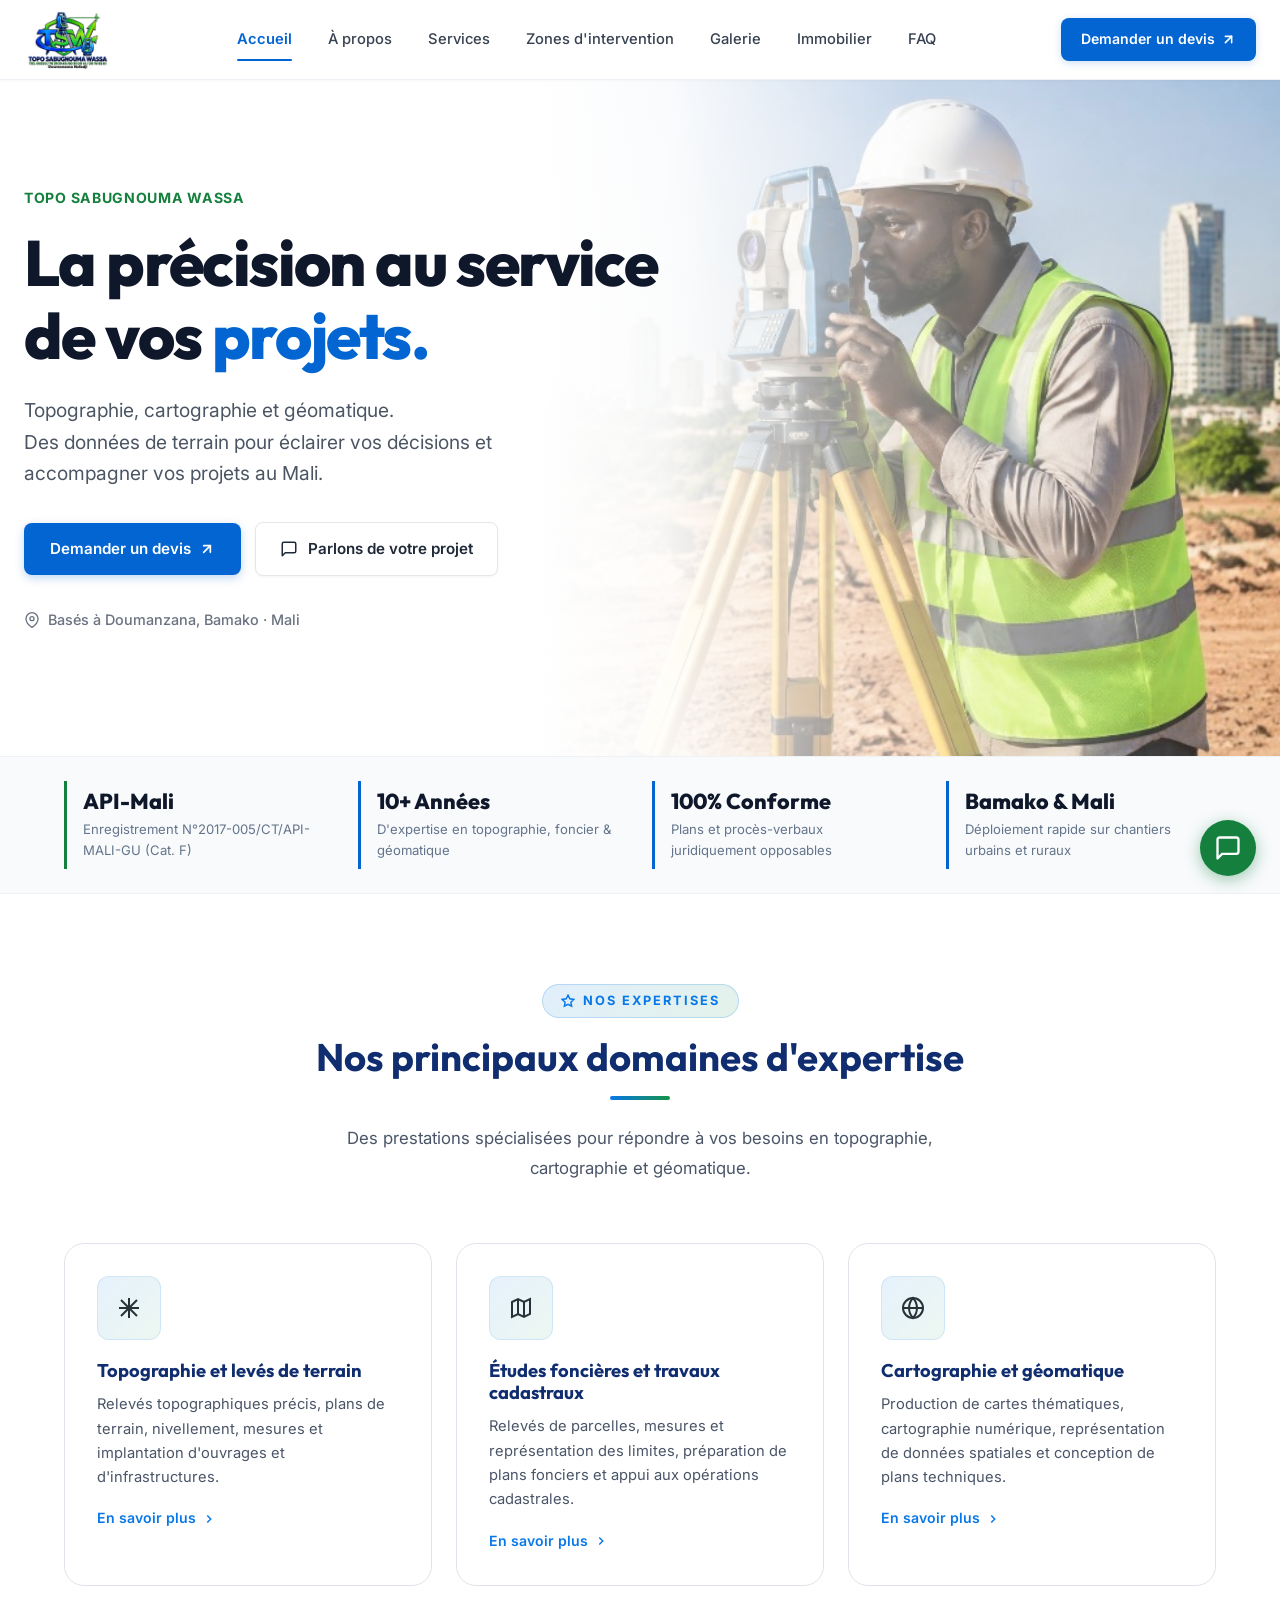
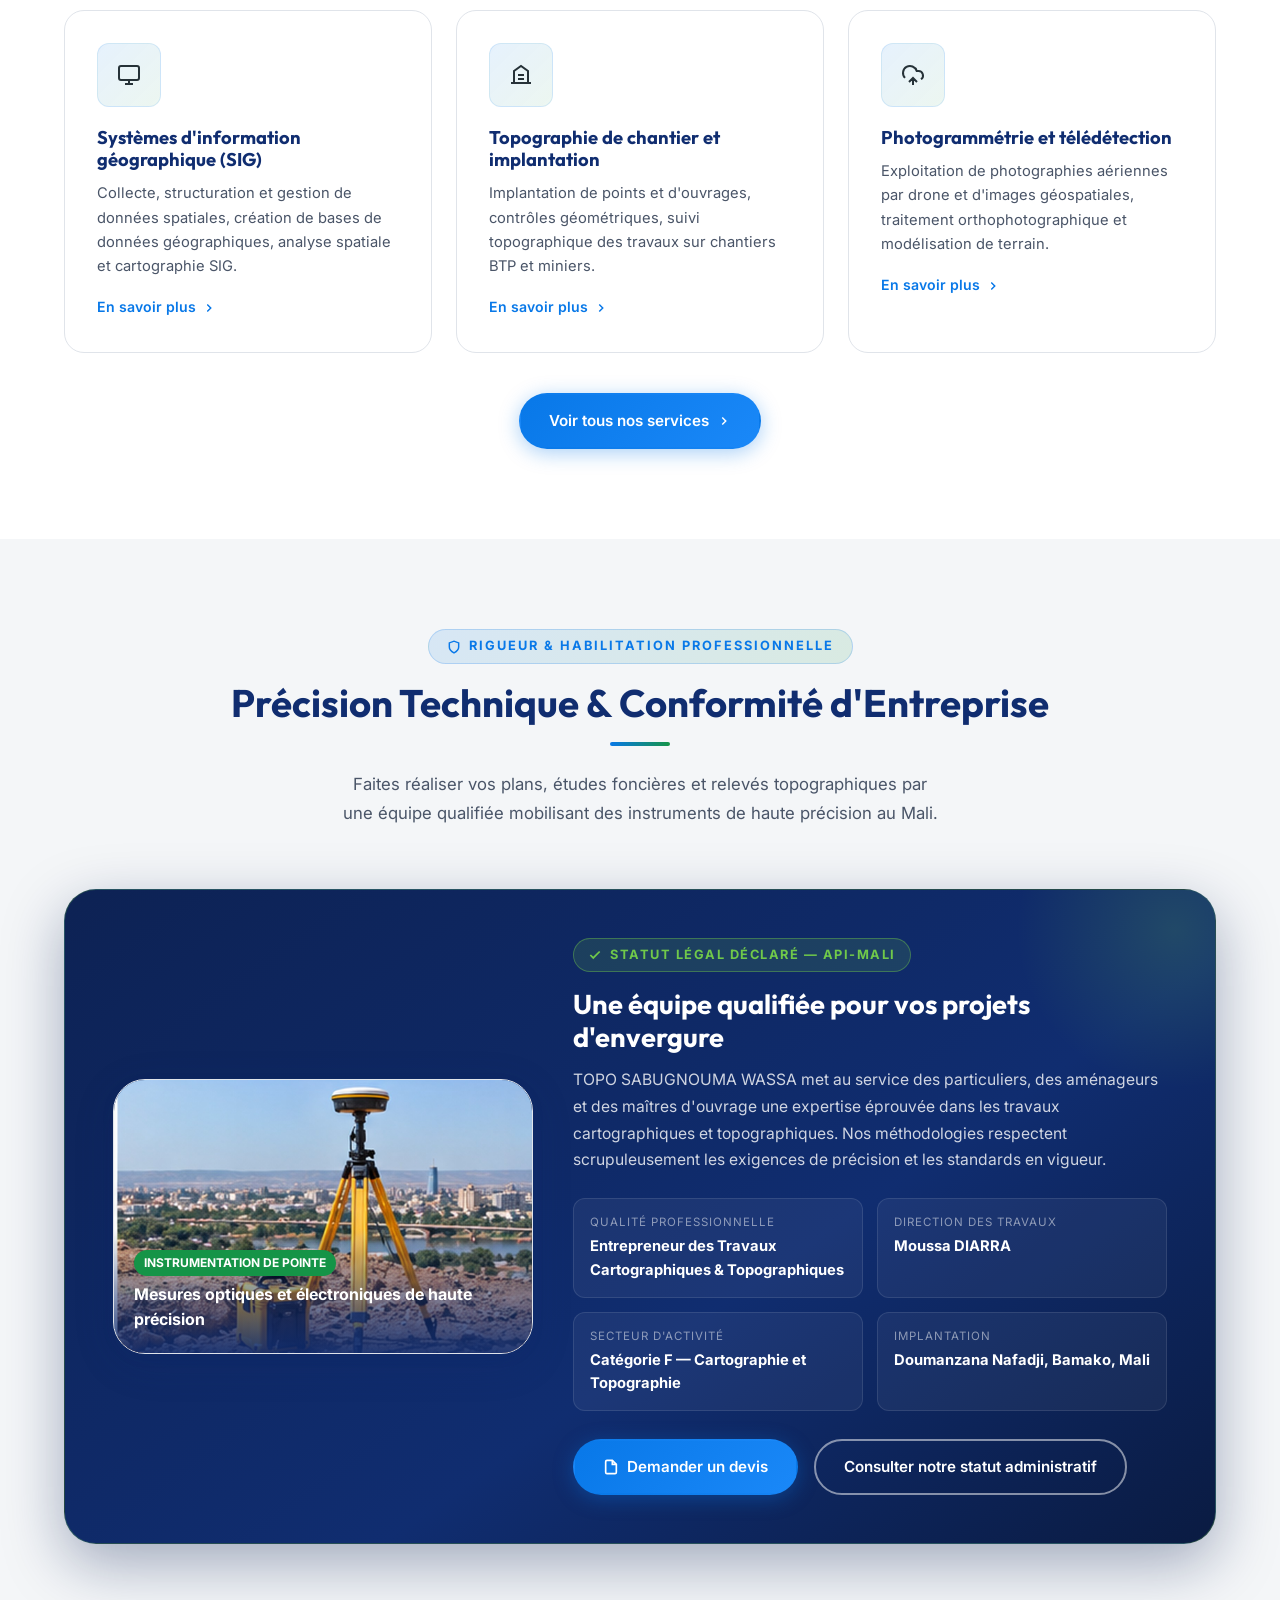
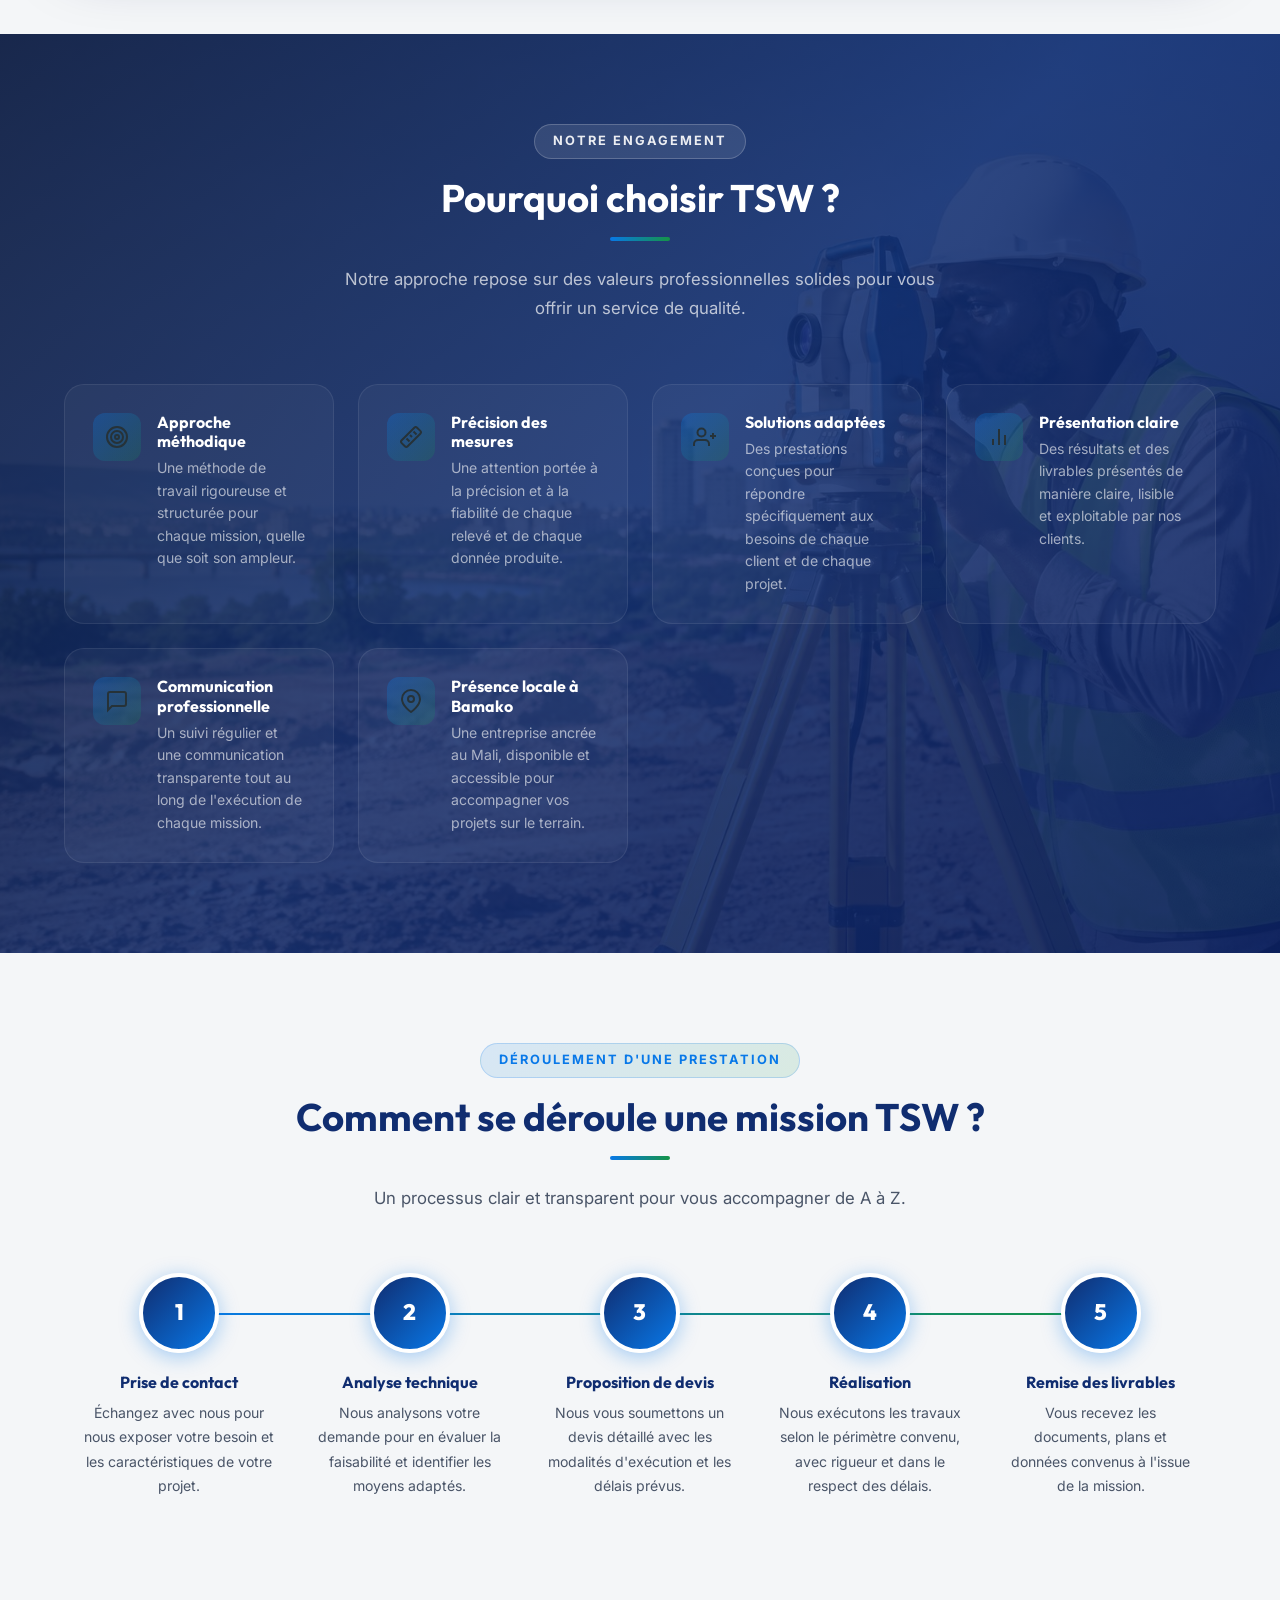
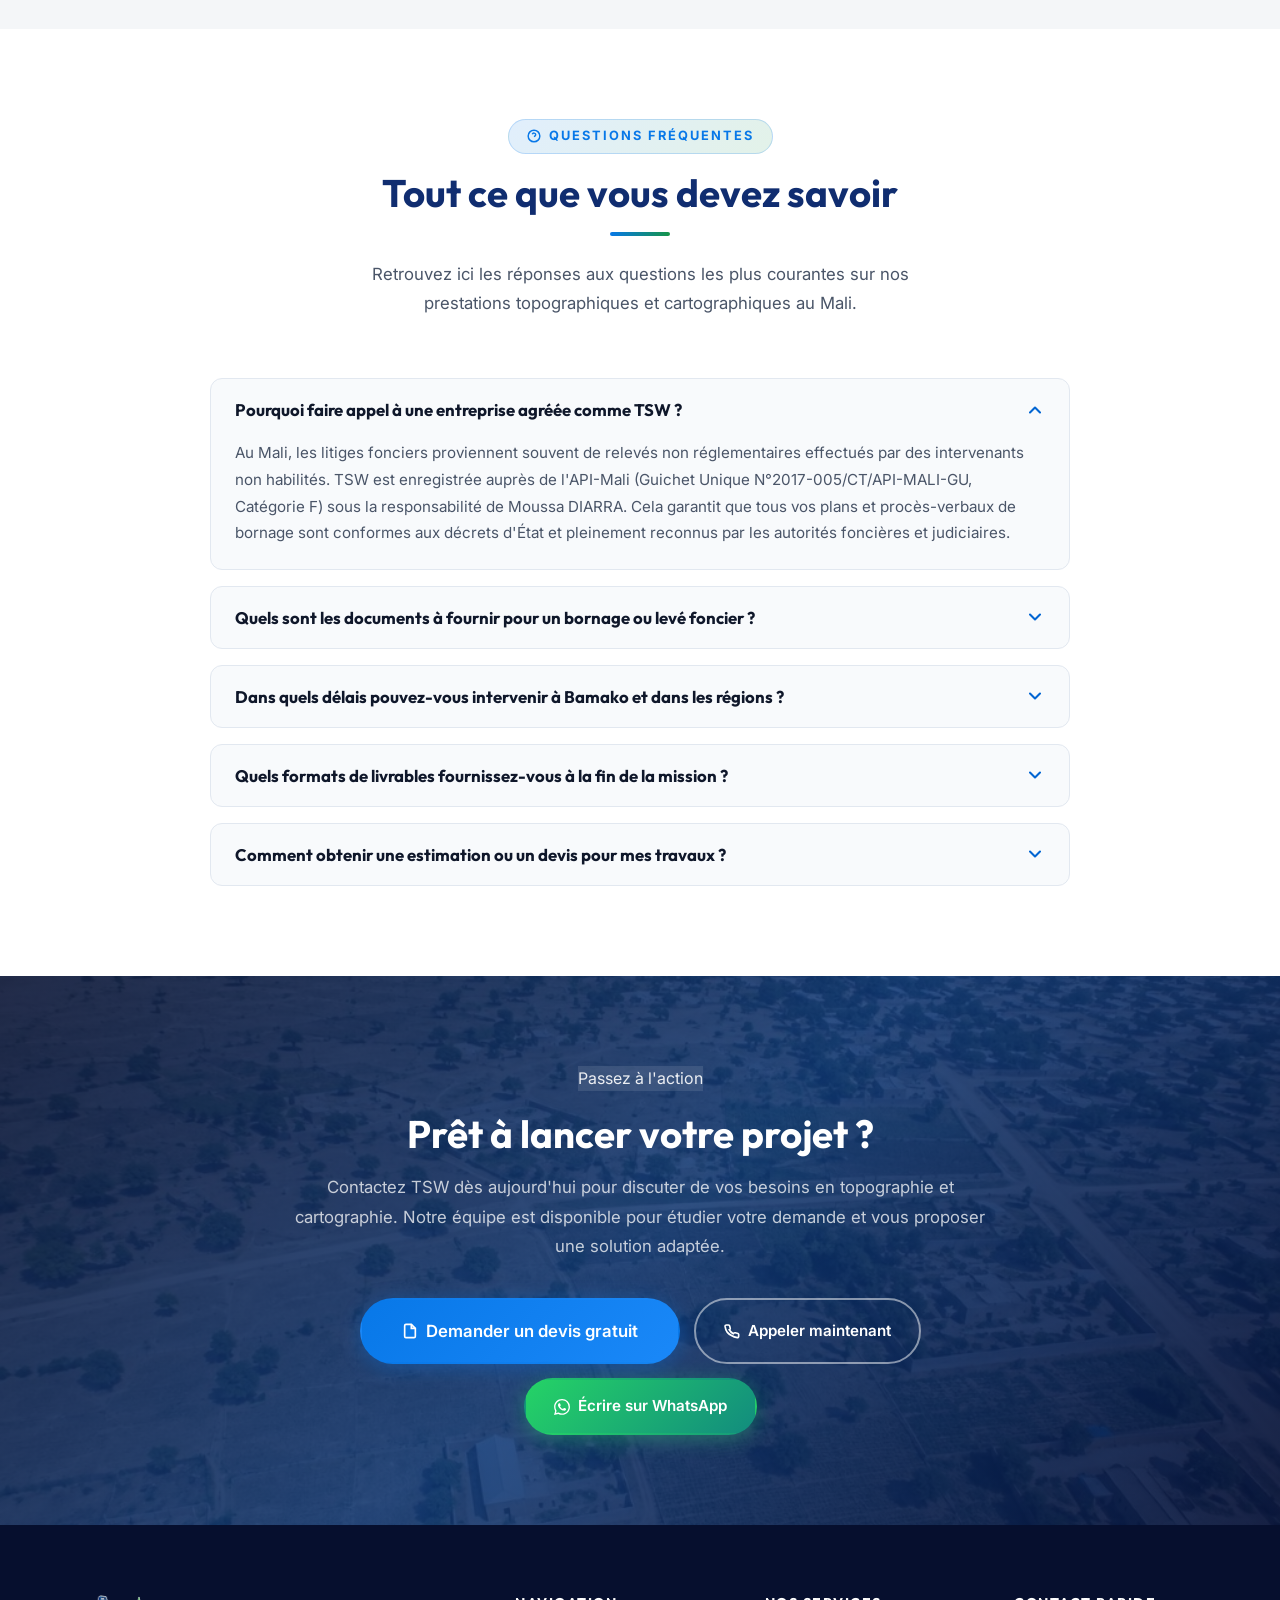
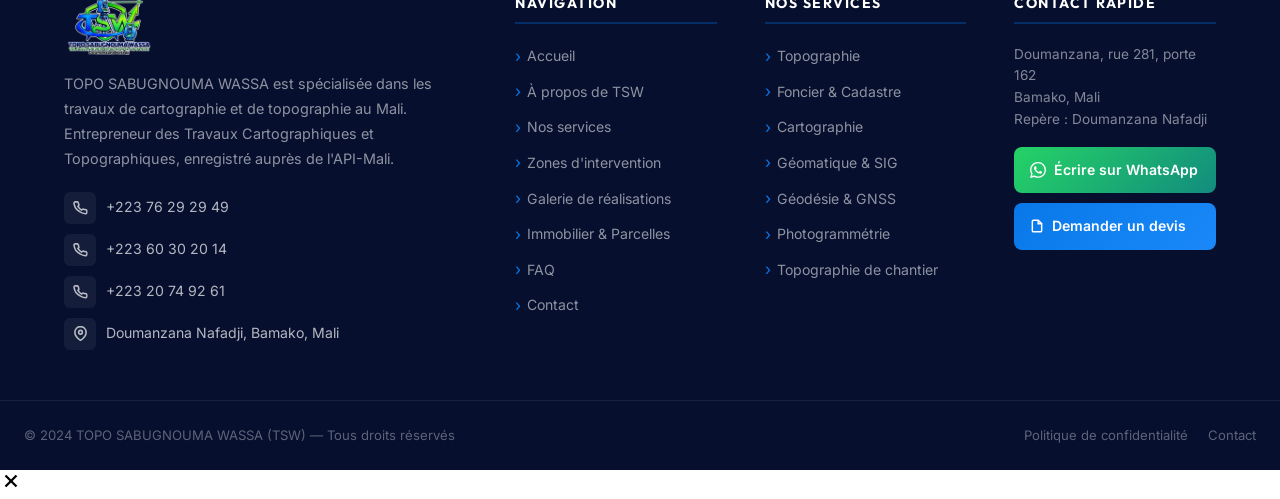
==== commit f478315e: "feat: Rubrique Immobilier, agréments & certifications TSW et pack de visuels" ====
--- a/index.html
+++ b/index.html
@@ -83,6 +83,7 @@
       <a href="services.html">Services</a>
       <a href="domaines.html">Zones d'intervention</a>
       <a href="realisations.html">Galerie</a>
+      <a href="immobilier.html">Immobilier</a>
       <a href="#faq">FAQ</a>
     </nav>
 
@@ -111,6 +112,7 @@
   <a href="services.html">Nos services</a>
   <a href="domaines.html">Zones d'intervention</a>
   <a href="realisations.html">Galerie de projets</a>
+  <a href="immobilier.html">Immobilier & Parcelles</a>
   <a href="#faq">FAQ</a>
   <a href="contact.html">Contact & Devis</a>
   <div class="mobile-cta">
@@ -629,6 +631,7 @@
           <li><a href="services.html">Nos services</a></li>
           <li><a href="domaines.html">Zones d'intervention</a></li>
           <li><a href="realisations.html">Galerie de réalisations</a></li>
+          <li><a href="immobilier.html">Immobilier & Parcelles</a></li>
           <li><a href="#faq">FAQ</a></li>
           <li><a href="contact.html">Contact</a></li>
         </ul>
--- a/css/style.css
+++ b/css/style.css
@@ -1893,6 +1893,427 @@
 }
 
 /* ============================================================
+   ADMINISTRATIVE DOCUMENTS & CERTIFICATIONS (A PROPOS)
+   ============================================================ */
+.admin-docs-grid {
+  display: grid;
+  grid-template-columns: repeat(3, 1fr);
+  gap: 28px;
+  margin-top: 36px;
+}
+.admin-doc-card {
+  background: var(--white);
+  border: 1px solid var(--border-color);
+  border-radius: var(--radius-lg);
+  box-shadow: var(--shadow-sm);
+  display: flex;
+  flex-direction: column;
+  overflow: hidden;
+  transition: transform 0.3s ease, box-shadow 0.3s ease, border-color 0.3s ease;
+}
+.admin-doc-card:hover {
+  transform: translateY(-6px);
+  box-shadow: var(--shadow-lg);
+  border-color: var(--blue-light);
+}
+.admin-doc-preview {
+  position: relative;
+  background: #0f224a;
+  border-bottom: 1px solid var(--border-color);
+  height: 310px;
+  overflow: hidden;
+  cursor: pointer;
+  display: flex;
+  align-items: center;
+  justify-content: center;
+}
+.admin-doc-preview img {
+  width: 100%;
+  height: 100%;
+  object-fit: cover;
+  object-position: top center;
+  transition: transform 0.4s ease;
+}
+.admin-doc-preview:hover img {
+  transform: scale(1.03);
+}
+.admin-doc-zoom-overlay {
+  position: absolute;
+  inset: 0;
+  background: rgba(10, 30, 80, 0.75);
+  display: flex;
+  flex-direction: column;
+  align-items: center;
+  justify-content: center;
+  gap: 10px;
+  color: #fff;
+  font-size: 0.88rem;
+  font-weight: 600;
+  opacity: 0;
+  transition: opacity 0.3s ease;
+  backdrop-filter: blur(2px);
+  text-align: center;
+  padding: 16px;
+}
+.admin-doc-preview:hover .admin-doc-zoom-overlay {
+  opacity: 1;
+}
+.admin-doc-zoom-overlay svg {
+  width: 32px;
+  height: 32px;
+  stroke: var(--green-light);
+}
+.admin-doc-body {
+  padding: 24px;
+  display: flex;
+  flex-direction: column;
+  flex: 1;
+}
+.admin-doc-badge {
+  display: inline-flex;
+  align-items: center;
+  gap: 6px;
+  font-size: 0.72rem;
+  font-weight: 700;
+  text-transform: uppercase;
+  letter-spacing: 0.8px;
+  padding: 5px 12px;
+  border-radius: var(--radius-full);
+  margin-bottom: 14px;
+  align-self: flex-start;
+}
+.admin-doc-badge--mali {
+  background: rgba(21, 148, 71, 0.12);
+  color: #159447;
+  border: 1px solid rgba(21, 148, 71, 0.3);
+}
+.admin-doc-badge--ias {
+  background: rgba(14, 76, 174, 0.12);
+  color: var(--blue-primary);
+  border: 1px solid rgba(14, 76, 174, 0.3);
+}
+.admin-doc-badge--iso {
+  background: rgba(201, 160, 80, 0.15);
+  color: #926615;
+  border: 1px solid rgba(201, 160, 80, 0.4);
+}
+.admin-doc-card h3 {
+  font-size: 1.15rem;
+  color: var(--blue-deep);
+  margin-bottom: 12px;
+  line-height: 1.35;
+}
+.admin-doc-meta {
+  list-style: none;
+  padding: 0;
+  margin: 0 0 16px 0;
+  display: flex;
+  flex-direction: column;
+  gap: 7px;
+  font-size: 0.82rem;
+  color: var(--text-muted);
+}
+.admin-doc-meta li strong {
+  color: var(--text-dark);
+}
+.admin-doc-desc {
+  font-size: 0.88rem;
+  color: var(--text-dark);
+  line-height: 1.6;
+  margin-top: auto;
+  border-top: 1px solid var(--border-color);
+  padding-top: 14px;
+}
+.admin-notice-box {
+  background: #f8fafc;
+  border: 1px solid var(--border-color);
+  border-left: 4px solid var(--blue-primary);
+  border-radius: var(--radius-md);
+  padding: 18px 22px;
+  margin-top: 28px;
+  display: flex;
+  align-items: flex-start;
+  gap: 14px;
+  font-size: 0.88rem;
+  color: var(--text-muted);
+  line-height: 1.6;
+}
+.admin-notice-box svg {
+  flex-shrink: 0;
+  color: var(--blue-primary);
+  margin-top: 2px;
+}
+
+/* ============================================================
+   IMMOBILIER SECTION STYLES
+   ============================================================ */
+.immo-hero-badge {
+  display: inline-flex;
+  align-items: center;
+  gap: 8px;
+  background: rgba(112, 201, 74, 0.15);
+  color: var(--green-light);
+  border: 1px solid rgba(112, 201, 74, 0.35);
+  padding: 6px 16px;
+  border-radius: var(--radius-full);
+  font-size: 0.82rem;
+  font-weight: 700;
+  text-transform: uppercase;
+  letter-spacing: 1.2px;
+  margin-bottom: 20px;
+}
+.immo-zone-grid {
+  display: grid;
+  grid-template-columns: repeat(3, 1fr);
+  gap: 24px;
+  margin-top: 36px;
+}
+.immo-zone-card {
+  background: var(--white);
+  border: 1px solid var(--border-color);
+  border-radius: var(--radius-lg);
+  padding: 28px 24px;
+  box-shadow: var(--shadow-sm);
+  transition: transform 0.3s ease, box-shadow 0.3s ease, border-color 0.3s ease;
+  position: relative;
+  overflow: hidden;
+}
+.immo-zone-card::before {
+  content: '';
+  position: absolute;
+  top: 0;
+  left: 0;
+  width: 100%;
+  height: 4px;
+  background: linear-gradient(90deg, var(--blue-primary), var(--green-primary));
+}
+.immo-zone-card:hover {
+  transform: translateY(-5px);
+  box-shadow: var(--shadow-lg);
+  border-color: var(--blue-light);
+}
+.immo-zone-icon {
+  width: 52px;
+  height: 52px;
+  border-radius: 12px;
+  background: rgba(14, 76, 174, 0.08);
+  display: flex;
+  align-items: center;
+  justify-content: center;
+  color: var(--blue-primary);
+  margin-bottom: 18px;
+}
+.immo-zone-card h3 {
+  font-size: 1.25rem;
+  color: var(--blue-deep);
+  margin-bottom: 10px;
+}
+.immo-zone-card p {
+  font-size: 0.9rem;
+  color: var(--text-muted);
+  line-height: 1.6;
+  margin-bottom: 16px;
+}
+.immo-zone-features {
+  list-style: none;
+  padding: 0;
+  margin: 0;
+  display: flex;
+  flex-direction: column;
+  gap: 8px;
+  border-top: 1px solid var(--border-color);
+  padding-top: 14px;
+}
+.immo-zone-features li {
+  display: flex;
+  align-items: center;
+  gap: 8px;
+  font-size: 0.82rem;
+  font-weight: 600;
+  color: var(--blue-deep);
+}
+.immo-zone-features svg {
+  color: #159447;
+  flex-shrink: 0;
+}
+.immo-activity-grid {
+  display: grid;
+  grid-template-columns: 1fr 1fr;
+  gap: 32px;
+  margin-top: 36px;
+}
+.immo-activity-card {
+  background: var(--white);
+  border: 1px solid var(--border-color);
+  border-radius: var(--radius-xl);
+  overflow: hidden;
+  box-shadow: var(--shadow-sm);
+  transition: transform 0.3s ease, box-shadow 0.3s ease;
+  display: flex;
+  flex-direction: column;
+}
+.immo-activity-card:hover {
+  transform: translateY(-4px);
+  box-shadow: var(--shadow-lg);
+}
+.immo-activity-media {
+  position: relative;
+  height: 240px;
+  overflow: hidden;
+}
+.immo-activity-media img {
+  width: 100%;
+  height: 100%;
+  object-fit: cover;
+  transition: transform 0.5s ease;
+}
+.immo-activity-card:hover .immo-activity-media img {
+  transform: scale(1.05);
+}
+.immo-activity-badge {
+  position: absolute;
+  top: 16px;
+  left: 16px;
+  padding: 6px 14px;
+  border-radius: var(--radius-full);
+  font-size: 0.78rem;
+  font-weight: 700;
+  text-transform: uppercase;
+  letter-spacing: 1px;
+}
+.immo-activity-badge--achat {
+  background: var(--blue-deep);
+  color: var(--white);
+  box-shadow: 0 4px 12px rgba(0,0,0,0.25);
+}
+.immo-activity-badge--vente {
+  background: #159447;
+  color: var(--white);
+  box-shadow: 0 4px 12px rgba(0,0,0,0.25);
+}
+.immo-activity-body {
+  padding: 32px 28px;
+  display: flex;
+  flex-direction: column;
+  flex: 1;
+}
+.immo-activity-body h3 {
+  font-size: 1.4rem;
+  color: var(--blue-deep);
+  margin-bottom: 12px;
+}
+.immo-activity-body p {
+  color: var(--text-dark);
+  font-size: 0.94rem;
+  line-height: 1.65;
+  margin-bottom: 20px;
+}
+.immo-activity-points {
+  list-style: none;
+  padding: 0;
+  margin: 0 0 24px 0;
+  display: flex;
+  flex-direction: column;
+  gap: 10px;
+}
+.immo-activity-points li {
+  display: flex;
+  align-items: flex-start;
+  gap: 10px;
+  font-size: 0.88rem;
+  color: var(--text-dark);
+  line-height: 1.5;
+}
+.immo-activity-points svg {
+  color: #159447;
+  flex-shrink: 0;
+  margin-top: 3px;
+}
+.immo-transparency-card {
+  background: linear-gradient(135deg, #0d2254 0%, var(--blue-deep) 100%);
+  border-radius: var(--radius-xl);
+  padding: 40px;
+  color: var(--white);
+  margin: 40px 0;
+  box-shadow: 0 16px 40px rgba(10, 30, 80, 0.25);
+  border: 1px solid rgba(112, 201, 74, 0.2);
+}
+.immo-transparency-inner {
+  display: flex;
+  align-items: center;
+  gap: 32px;
+}
+.immo-transparency-icon {
+  width: 72px;
+  height: 72px;
+  border-radius: 50%;
+  background: rgba(112, 201, 74, 0.15);
+  border: 2px solid rgba(112, 201, 74, 0.4);
+  display: flex;
+  align-items: center;
+  justify-content: center;
+  flex-shrink: 0;
+  color: var(--green-light);
+}
+.immo-transparency-text h3 {
+  color: var(--white);
+  font-size: 1.35rem;
+  margin-bottom: 10px;
+}
+.immo-transparency-text p {
+  color: rgba(255, 255, 255, 0.85);
+  font-size: 0.95rem;
+  line-height: 1.65;
+  margin-bottom: 14px;
+}
+.immo-transparency-badges {
+  display: flex;
+  flex-wrap: wrap;
+  gap: 10px;
+}
+.immo-transparency-badges span {
+  display: inline-flex;
+  align-items: center;
+  gap: 6px;
+  background: rgba(255, 255, 255, 0.1);
+  padding: 5px 12px;
+  border-radius: var(--radius-full);
+  font-size: 0.78rem;
+  color: rgba(255, 255, 255, 0.9);
+}
+
+@media (max-width: 992px) {
+  .admin-docs-grid,
+  .immo-zone-grid,
+  .immo-activity-grid {
+    grid-template-columns: 1fr;
+  }
+  .immo-transparency-inner {
+    flex-direction: column;
+    text-align: center;
+  }
+  .immo-transparency-badges {
+    justify-content: center;
+  }
+.alert-box {
+  padding: 18px 22px;
+  border-radius: var(--radius-md);
+  font-size: 0.92rem;
+  line-height: 1.6;
+  margin-bottom: 24px;
+}
+.alert-box.alert-success {
+  background: #ecfdf5;
+  border: 1px solid #a7f3d0;
+  color: #065f46;
+}
+.alert-box.alert-error {
+  background: #fef2f2;
+  border: 1px solid #fecaca;
+  color: #991b1b;
+}
+
+/* ============================================================
    LIGHTBOX MODAL
    ============================================================ */
 .tsw-lightbox {
